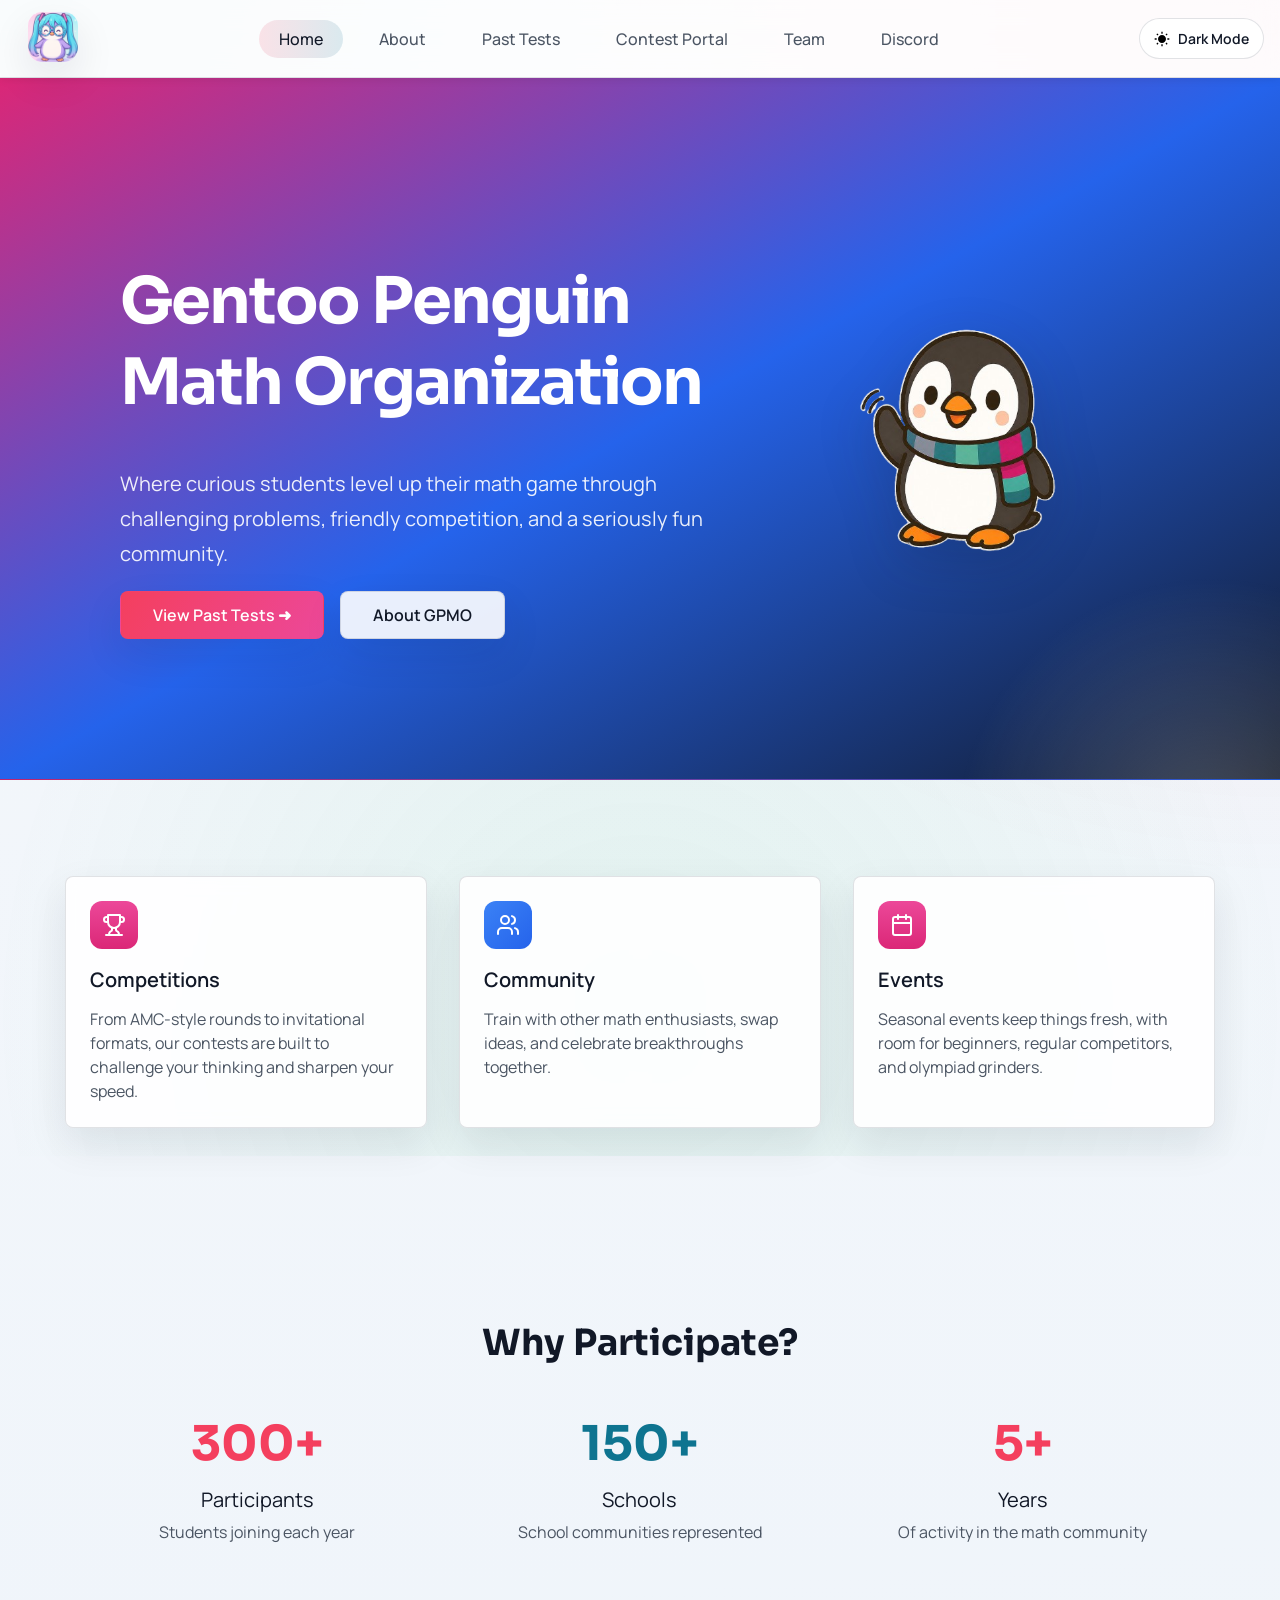
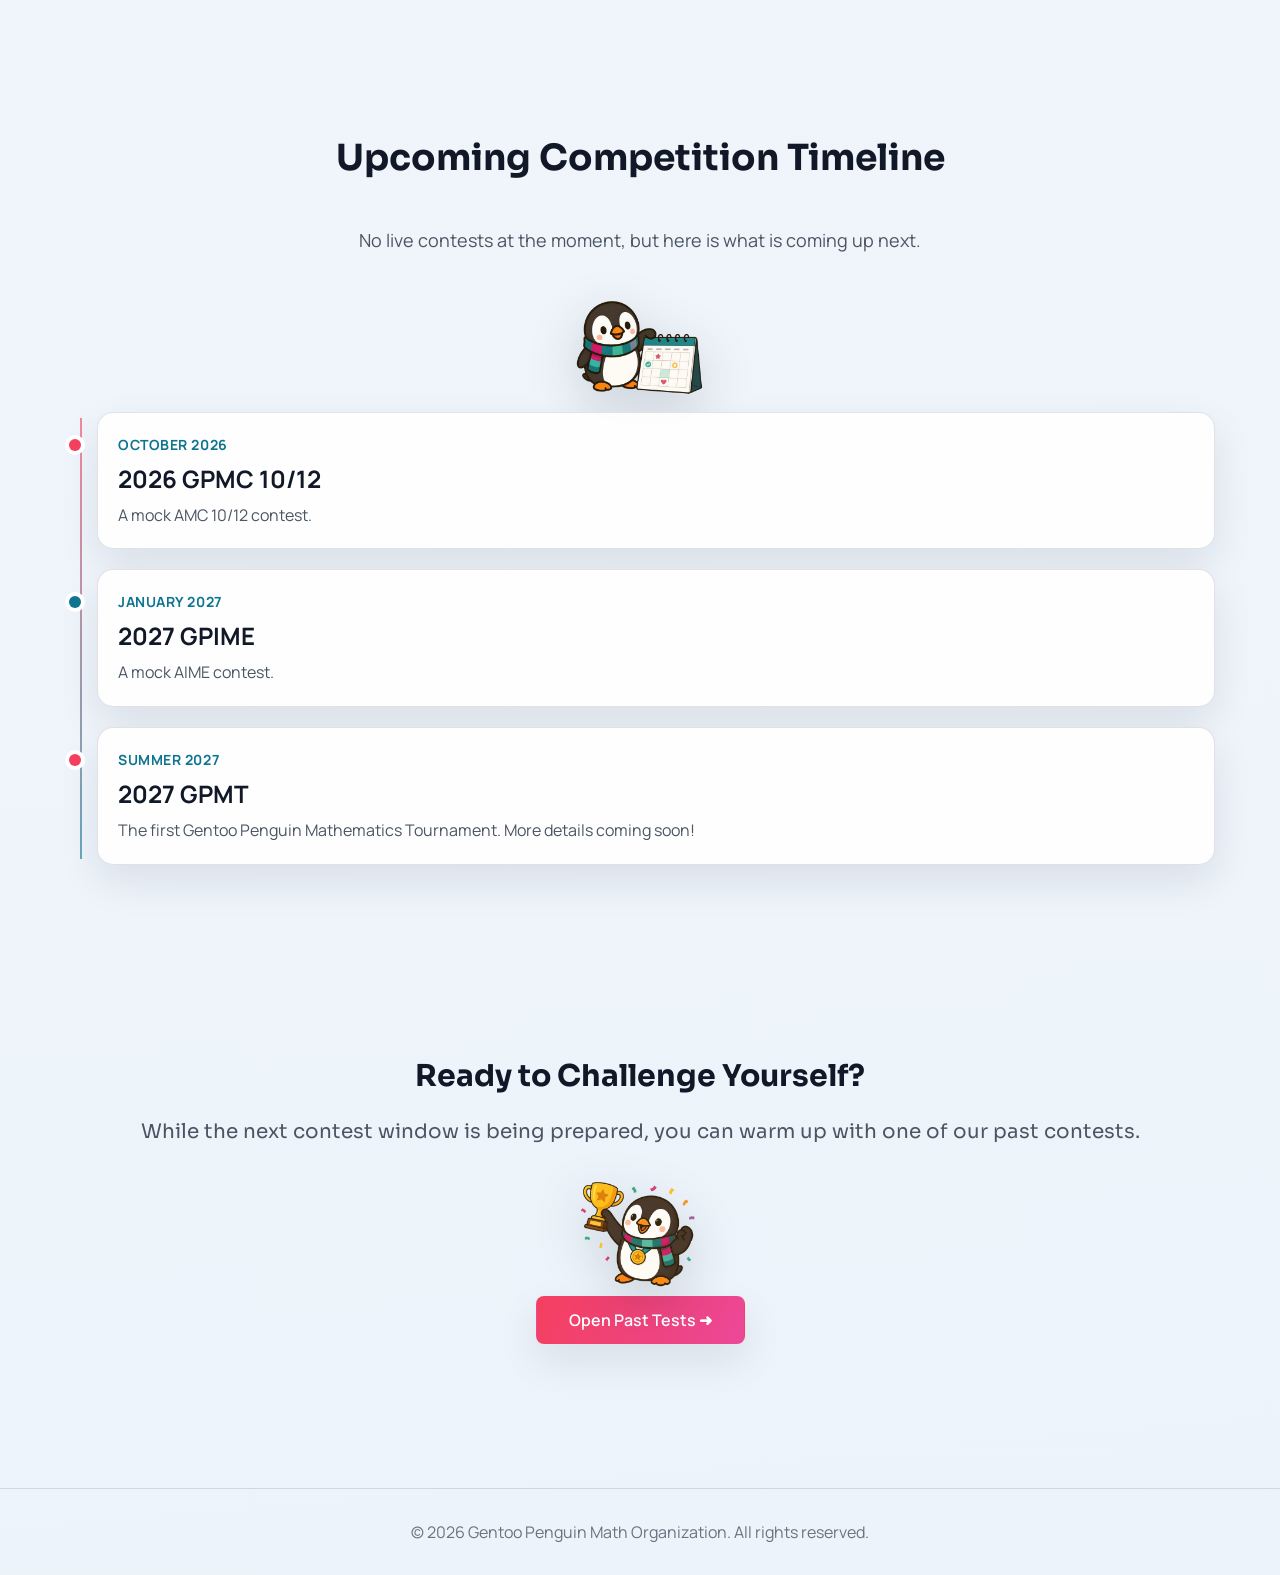
==== index.html @ cd4d7be0 "made the navbar smaller" ====
<!DOCTYPE html>
<html lang="en">
    <head>
        <meta charset="UTF-8">
        <meta name="viewport" content="width=device-width, initial-scale=1.0">
        <meta http-equiv="X-UA-Compatible" content="ie=edge">
        <title>Gentoo Penguin Math Organization ● Home</title>
        <link rel="stylesheet" href="./assets/css/style.css">
    </head>
    <body>
        <main>
            <nav class="nav">
                <p class="fancy-text"><a href="index.html"><img src="./assets/images/penguins/logo.png" alt="GPMO Logo" class="logo"></a></p>
                <ul class="nav-bar">
                    <li><a href="index.html" class="nav-link current-nav-link">Home</a></li>
                    <li><a href="about.html" class="nav-link">About</a></li>
                    <li><a href="past-tests.html" class="nav-link">Past Tests</a></li>
                    <li><a href="contest.html" class="nav-link">Contest Portal</a></li>
                    <li><a href="team.html" class="nav-link">Team</a></li>
                    <li><a href="https://discord.gg/maKuNTpXgc" class="nav-link" target="_blank" rel="noreferrer noopener">Discord</a></li>
                </ul>
                <button class="theme-toggle" type="button" aria-label="Switch color theme" aria-pressed="false">
                    <img src="./assets/images/icons/sun.svg" alt="" aria-hidden="true" class="theme-icon theme-icon-sun">
                    <img src="./assets/images/icons/moon.svg" alt="" aria-hidden="true" class="theme-icon theme-icon-moon" style="filter: invert(100%)">
                    <span class="theme-toggle-text">Dark Mode</span>
                </button>
                <button class="nav-toggle" aria-label="Toggle navigation" aria-expanded="false">
                    <span class="hamburger" aria-hidden="true"></span>
                </button>
            </nav>
            <div class="header-style header-style-1 header-style-home">
                <div class="home-hero-layout">
                    <div class="home-hero-copy">
                        <h1>Gentoo Penguin Math Organization</h1>
                        <p>Where curious students level up their math game through challenging problems, friendly competition, and a seriously fun community.</p>
                        <div class="button-container">
                            <div class="button pink-button">
                                <a href="past-tests.html">View Past Tests ➜</a>
                            </div>
                            <div class="button white-button">
                                <a href="about.html">About GPMO</a>
                            </div>
                        </div>
                    </div>
                    <div class="mascot-showcase mascot-showcase-hero-side">
                        <img src="./assets/images/penguins/noot-hi.png" alt="GPMO mascot waving hello" class="mascot-image mascot-image-hero-side">
                    </div>
                </div>
            </div>
            <div class="background-gray facts-box-container">
                <div class="facts-box facts-box-red">
                    <div class="icon-box-red">
                        <svg xmlns="http://www.w3.org/2000/svg" width="24" height="24" viewBox="0 0 24 24" fill="none" stroke="currentColor" stroke-width="2" stroke-linecap="round" stroke-linejoin="round" class="lucide lucide-trophy text-white"><path d="M6 9H4.5a2.5 2.5 0 0 1 0-5H6"></path><path d="M18 9h1.5a2.5 2.5 0 0 0 0-5H18"></path><path d="M4 22h16"></path><path d="M10 14.66V17c0 .55-.47.98-.97 1.21C7.85 18.75 7 20.24 7 22"></path><path d="M14 14.66V17c0 .55.47.98.97 1.21C16.15 18.75 17 20.24 17 22"></path><path d="M18 2H6v7a6 6 0 0 0 12 0V2Z"></path></svg>
                    </div>
                    <h3>Competitions</h3>
                    <h4>From AMC-style rounds to invitational formats, our contests are built to challenge your thinking and sharpen your speed.</h4>
                </div>
                <div class="facts-box facts-box-blue">
                    <div class="icon-box-blue">
                        <svg xmlns="http://www.w3.org/2000/svg" width="24" height="24" viewBox="0 0 24 24" fill="none" stroke="currentColor" stroke-width="2" stroke-linecap="round" stroke-linejoin="round" class="lucide lucide-users text-white"><path d="M16 21v-2a4 4 0 0 0-4-4H6a4 4 0 0 0-4 4v2"></path><circle cx="9" cy="7" r="4"></circle><path d="M22 21v-2a4 4 0 0 0-3-3.87"></path><path d="M16 3.13a4 4 0 0 1 0 7.75"></path></svg>
                    </div>
                    <h3>Community</h3>
                    <h4>Train with other math enthusiasts, swap ideas, and celebrate breakthroughs together.</h4>
                </div>
                <div class="facts-box facts-box-red">
                    <div class="icon-box-red">
                        <svg xmlns="http://www.w3.org/2000/svg" width="24" height="24" viewBox="0 0 24 24" fill="none" stroke="currentColor" stroke-width="2" stroke-linecap="round" stroke-linejoin="round" class="lucide lucide-calendar text-white"><path d="M8 2v4"></path><path d="M16 2v4"></path><rect width="18" height="18" x="3" y="4" rx="2"></rect><path d="M3 10h18"></path></svg>
                    </div>
                    <h3>Events</h3>
                    <h4>Seasonal events keep things fresh, with room for beginners, regular competitors, and olympiad grinders.</h4>
                </div>
            </div>
            <div class="statistics">
                <div>
                    <h1 class="design-text">Why Participate?</h1>
                </div>
                <div class="statistics-details">
                    <div class="stat">
                        <h1 class="pink-text">300+</h1>
                        <h3 class="black-text">Participants</h3>
                        <h4 class="gray-text">Students joining each year</h4>
                    </div>
                    <div class="stat">
                        <h1 class="blue-text">150+</h1>
                        <h3 class="black-text">Schools</h3>
                        <h4 class="gray-text">School communities represented</h4>
                    </div>
                    <div class="stat">
                        <h1 class="pink-text">5+</h1>
                        <h3 class="black-text">Years</h3>
                        <h4 class="gray-text">Of activity in the math community</h4>
                    </div>
                </div>
            </div>
            <section class="timeline-section">
                <h1 class="design-text">Upcoming Competition Timeline</h1>
                <p class="timeline-subtitle">No live contests at the moment, but here is what is coming up next.</p>
                <div class="mascot-showcase mascot-showcase-timeline">
                    <img src="./assets/images/penguins/noot-calendar.png" alt="GPMO mascot highlighting upcoming event dates" class="mascot-image mascot-image-medium">
                </div>
                <div class="timeline-list">
                    <article class="timeline-item timeline-item-red">
                        <span class="timeline-date">October 2026</span>
                        <h3>2026 GPMC 10/12</h3>
                        <p>A mock AMC 10/12 contest.</p>
                    </article>
                    <article class="timeline-item timeline-item-blue">
                        <span class="timeline-date">January 2027</span>
                        <h3>2027 GPIME</h3>
                        <p>A mock AIME contest.</p>
                    </article>
                    <article class="timeline-item timeline-item-red">
                        <span class="timeline-date">Summer 2027</span>
                        <h3>2027 GPMT</h3>
                        <p>The first Gentoo Penguin Mathematics Tournament. More details coming soon!</p>
                    </article>
                </div>
            </section>
            <div class="background-gray ready-to-challenge">
                <h1>Ready to Challenge Yourself?</h1>
                <h2>While the next contest window is being prepared, you can warm up with one of our past contests.</h2>
                <div class="mascot-showcase">
                    <img src="./assets/images/penguins/noot-trophy.png" alt="GPMO mascot holding a trophy" class="mascot-image mascot-image-medium">
                </div>
                <div class="button-container">
                    <div class="button pink-button">
                        <a href="past-tests.html">Open Past Tests ➜</a>
                    </div>
                </div>
            </div>
            <footer class="copyright">© 2026 Gentoo Penguin Math Organization. All rights reserved.</footer>
        </main>
        <script src="./assets/js/index.js"></script>
    </body>
</html>
---- assets/css/style.css ----
@import url('https://fonts.googleapis.com/css2?family=Manrope:wght@300;400;500;600;700;800&family=Sora:wght@500;600;700;800&display=swap');

/* ===== DESIGN SYSTEM ===== */
:root {
    /* PRIMARY ACCENT - Pink (Dominant) */
    --primary-50: rgb(254, 240, 245);
    --primary-100: rgb(252, 231, 243);
    --primary-200: rgb(251, 207, 232);
    --primary-300: rgb(249, 168, 212);
    --primary-400: rgb(244, 114, 182);
    --primary-500: rgb(236, 72, 153);
    --primary-600: rgb(219, 39, 119);
    --primary-700: rgb(190, 24, 93);
    
    /* SECONDARY ACCENT - Blue (Supporting) */
    --secondary-50: rgb(240, 249, 255);
    --secondary-100: rgb(219, 234, 254);
    --secondary-200: rgb(191, 219, 254);
    --secondary-300: rgb(147, 197, 253);
    --secondary-400: rgb(96, 165, 250);
    --secondary-500: rgb(59, 130, 246);
    --secondary-600: rgb(37, 99, 235);
    --secondary-700: rgb(29, 78, 216);
    
    /* NEUTRAL - Grays */
    --neutral-0: rgb(255, 255, 255);
    --neutral-50: rgb(249, 250, 251);
    --neutral-100: rgb(243, 244, 246);
    --neutral-200: rgb(229, 231, 235);
    --neutral-300: rgb(209, 213, 219);
    --neutral-400: rgb(156, 163, 175);
    --neutral-500: rgb(107, 114, 128);
    --neutral-600: rgb(75, 85, 99);
    --neutral-700: rgb(55, 65, 81);
    --neutral-800: rgb(31, 41, 55);
    --neutral-900: rgb(17, 24, 39);
    
    /* SEMANTIC COLORS */
    --success: rgb(16, 185, 129);
    --error: rgb(248, 113, 113);
    --warning: rgb(251, 146, 60);
    
    /* TYPOGRAPHY SCALE */
    --text-xs: 12px;
    --text-sm: 14px;
    --text-base: 16px;
    --text-lg: 18px;
    --text-xl: 20px;
    --text-2xl: 24px;
    --text-3xl: 30px;
    --text-4xl: 36px;
    --text-5xl: 48px;
    --text-6xl: 72px;
    
    --font-weight-light: 300;
    --font-weight-normal: 400;
    --font-weight-medium: 500;
    --font-weight-semibold: 600;
    --font-weight-bold: 700;
    
    /* SPACING SCALE */
    --space-0: 0;
    --space-1: 4px;
    --space-2: 8px;
    --space-3: 12px;
    --space-4: 16px;
    --space-5: 20px;
    --space-6: 24px;
    --space-8: 32px;
    --space-10: 40px;
    --space-12: 48px;
    --space-16: 64px;
    --space-20: 80px;
    --space-24: 96px;
    --space-25: 100px;

    /* LAYOUT */
    --layout-max-width: 1150px;
    --layout-gutter: var(--space-4);
    --layout-gutter-mobile: var(--space-3);
    
    /* BORDER RADIUS */
    --radius-none: 0;
    --radius-sm: 4px;
    --radius-md: 8px;
    --radius-lg: 12px;
    --radius-xl: 16px;
    --radius-2xl: 20px;
    --radius-3xl: 24px;
    --radius-full: 9999px;
    
    /* SHADOWS */
    --shadow-none: none;
    --shadow-xs: 0 1px 2px rgba(0, 0, 0, 0.05);
    --shadow-sm: 0 2px 8px rgba(0, 0, 0, 0.08);
    --shadow-md: 0 4px 12px rgba(0, 0, 0, 0.1);
    --shadow-lg: 0 12px 32px rgba(15, 23, 42, 0.05);
    --shadow-xl: 0 15px 45px rgba(15, 23, 42, 0.05);
    --shadow-2xl: 0 30px 70px rgba(15, 23, 42, 0.17);
    
    /* TRANSITIONS */
    --transition-fast: all 0.1s ease-in;
    --transition-normal: all 0.2s ease;
    --transition-slow: all 0.3s ease;
    
    /* FONT FAMILY */
    --font-sans: ui-sans-serif, system-ui, sans-serif, "Apple Color Emoji", "Segoe UI Emoji", "Segoe UI Symbol", "Noto Color Emoji";
}

body {
    font-family: var(--font-sans);
    margin: 0;
    padding: 0;
}

a {
    text-decoration: none;
}

.colored-text {
    background-image: linear-gradient(to right, var(--primary-500), var(--secondary-500));
}

.header-style {
    padding-left: var(--space-4);
    padding-right: var(--space-4);
    padding-top: var(--space-20);
    padding-bottom: var(--space-20);
    text-align: center;
    color: var(--neutral-0);
}

.header-style-1 {
    background-image: linear-gradient(to right bottom, var(--primary-600), var(--secondary-600), var(--neutral-900));
}

.header-style-2 {
    background-image: linear-gradient(to right bottom, var(--primary-600), var(--secondary-600));
}

.header-style-3 {
    background-image: linear-gradient(to right bottom, var(--secondary-600), var(--primary-600));
}

.header-style-4 {
    background-image: linear-gradient(to right bottom, var(--secondary-600), var(--primary-600), var(--neutral-900));
}

@media screen and (max-width: 768px) {
    .header-style > h1{
        font-size: var(--text-5xl);
    }
    .header-style > p {
        font-size: var(--text-lg);
    }

    .home-hero-copy > p {
        font-size: var(--text-lg);
    }
}

@media screen and (min-width: 769px) {
    .header-style > h1{
        font-size: var(--text-6xl);
    }
    .header-style > p {
        font-size: var(--text-xl);
    }

    .home-hero-copy > p {
        font-size: var(--text-xl);
    }
}

.header-style > h1{
    font-weight: var(--font-weight-bold);
    margin-top: 0;
    margin-bottom: var(--space-6);
}

.header-style > p {
    margin-left: auto;
    margin-right: auto;
    max-width: 768px;
}

.button-container {
    display: flex;
    align-items: center;
    justify-content: center;
    column-gap: var(--space-4);
}

.button {
    padding-bottom: var(--space-3);
    padding-left: var(--space-8);
    padding-right: var(--space-8);
    padding-top: var(--space-3);
    border-radius: var(--radius-md);
    font-weight: var(--font-weight-semibold);
    transition: var(--transition-fast);
}

.pink-button {
    background-color: var(--primary-500);
}

.pink-button > a {
    color: var(--neutral-0);
}

.pink-button:hover {
    background-color: var(--primary-600);
}

.white-button {
    background-color: var(--neutral-0);
}

.white-button > a {
    color: var(--neutral-900);
}

.white-button:hover {
    background-color: var(--neutral-500);
}

.nav {
    display: flex;
    align-items: center;
    justify-content: center;
    height: 64px;
    margin-top: 0;
    top: 0;
    background: var(--neutral-0);
    box-shadow: var(--shadow-sm);
    position: sticky;
}

.nav-bar {
    list-style-type: none;
    display: flex;
    justify-content: center;
    align-items: center;
    margin-top: 0;
    margin-bottom: 0;
}

.nav-link {
    color: var(--neutral-700);
    font-weight: var(--font-weight-medium);
    font-size: var(--text-base);
    padding-top: var(--space-2);
    padding-bottom: var(--space-2);
    padding-left: var(--space-3);
    padding-right: var(--space-3);
    margin-left: var(--space-4);
    margin-right: var(--space-4);
    transition: var(--transition-normal);
}

.nav-link:hover {
    color: var(--primary-600);
}

.current-nav-link {
    color: var(--primary-600);
}

.fancy-text {
    background-clip: text;
    background-image: linear-gradient(to right, var(--primary-500), var(--secondary-500));
    font-size: var(--text-2xl);
    font-weight: var(--font-weight-bold);
    color: rgba(0, 0, 0, 0);
    position: absolute;
    left: var(--space-16);
}

.nav-toggle {
    position: absolute;
    right: var(--space-16);
}

.background-gray {
    background-color: var(--neutral-100);
}

.facts-box-container {
    padding: var(--space-16) var(--space-25);
    background-color: var(--neutral-100);

    display: grid;
    grid-template-columns: repeat(auto-fit, minmax(280px, 1fr));
    gap: var(--space-8);
}

.facts-box {
    padding: var(--space-6);
    background-color: var(--neutral-0);
    border-radius: var(--radius-md);
    border-width: 0.8px;
    border-style: solid;
    transition: var(--transition-fast);
    line-height: 1.5;
}

.facts-box > h3 {
    font-size: var(--text-xl);
    font-weight: var(--font-weight-semibold);
    margin-bottom: var(--space-3);
    margin-top: 0;
}

.facts-box > h4 {
    color: var(--neutral-600);
    font-weight: var(--font-weight-normal);
    margin-bottom: 0;
    margin-top: 0;
}

.facts-box-red {
    border-color: var(--primary-200);
}

.facts-box-red:hover {
    border-color: var(--primary-400);
}

.facts-box-blue {
    border-color: var(--secondary-200);
}

.facts-box-blue:hover {
    border-color: var(--secondary-400);
}

.icon-box-red {
    width: 48px;
    height: 48px;
    border-radius: var(--radius-lg);

    background: linear-gradient(
        180deg,
        var(--primary-500) 0%,
        var(--primary-600) 100%
    );

    display: flex;
    align-items: center;
    justify-content: center;
    color: var(--neutral-0);
    margin-bottom: var(--space-4);
}

.icon-box-red svg {
    width: 24px;
    height: 24px;
}

.icon-box-blue {
    width: 48px;
    height: 48px;
    border-radius: var(--radius-lg);

    background: linear-gradient(
        to right bottom,
        var(--secondary-500),
        var(--secondary-600)
    );

    display: flex;
    align-items: center;
    justify-content: center;
    color: var(--neutral-0);
    margin-bottom: var(--space-4);
}

.icon-box-blue svg {
    width: 24px;
    height: 24px;
}

.statistics {
    text-align: center;
    padding: var(--space-16) var(--space-4);
}

.statistics-details {
    display: grid;
    grid-template-columns: repeat(auto-fit, minmax(240px, 1fr));
    gap: var(--space-12);
    max-width: 1100px;
    margin: 0 auto;
    justify-content: center;
}

.design-text {
    color: var(--neutral-900);
    font-size: var(--text-4xl);
    font-weight: var(--font-weight-bold);
    margin-top: 0;
    margin-bottom: var(--space-12);
}

.pink-text {
    margin-top: 0;
    margin-bottom: var(--space-3);
    font-size: var(--text-5xl);
    font-weight: var(--font-weight-bold);
    color: var(--primary-500);
}

.blue-text {
    margin-top: 0;
    margin-bottom: var(--space-3);
    font-size: var(--text-5xl);
    font-weight: var(--font-weight-bold);
    color: var(--secondary-500);
}

.black-text {
    margin-top: 0;
    margin-bottom: var(--space-2);
    font-size: var(--text-xl);
    font-weight: var(--font-weight-normal);
    color: var(--neutral-900);
}

.gray-text {
    margin-top: 0;
    margin-bottom: 0;
    font-size: var(--text-base);
    font-weight: var(--font-weight-normal);
    color: var(--neutral-600);
}

.ready-to-challenge {
    padding: var(--space-16) var(--space-4);
    text-align: center;
}

.ready-to-challenge > h1 {
    font-size: var(--text-3xl);
    font-weight: var(--font-weight-bold);
    color: var(--neutral-900);
    margin-top: 0;
    margin-bottom: var(--space-6);
}

.ready-to-challenge > h2 {
    font-size: var(--text-xl);
    font-weight: var(--font-weight-normal);
    color: var(--neutral-600);
    margin-top: 0;
    margin-bottom: var(--space-8);
}

.copyright {
    text-align: center;
    padding-top: var(--space-8);
    padding-bottom: var(--space-8);
    padding-left: var(--space-4);
    padding-right: var(--space-4);
    color: var(--neutral-400);
    background-color: var(--neutral-900);
}

.about-gpmo {
    background-color: var(--neutral-100);
    padding-top: var(--space-16);
    padding-bottom: var(--space-16);
    padding-left: var(--space-4);
    padding-right: var(--space-4);
}

.our-story {
    max-width: var(--layout-max-width);
    background-color: var(--neutral-0);
    border-color: var(--primary-200);
    border-width: 0.8px;
    border-style: solid;
    border-radius: var(--radius-md);
    padding: var(--space-8);
    margin-left: auto;
    margin-right: auto;
    margin-bottom: var(--space-12);
    transition: var(--transition-fast);
}

.our-story > h1 {
    color: var(--neutral-900);
    font-size: var(--text-3xl);
    font-weight: var(--font-weight-bold);
    margin-top: 0;
    margin-bottom: var(--space-2);
}

.our-story > h3 {
    color: var(--neutral-600);
    font-size: var(--text-lg);
    font-weight: var(--font-weight-light);
    margin-top: var(--space-4);
    margin-bottom: 0;
    line-height: 1.75;
}

.our-story:hover {
    border-color: var(--primary-400);
}

.about-gpmo-container {
    max-width: min(var(--layout-max-width), 100vw);
    margin-left: auto;
    margin-right: auto;
    background-color: transparent;

    display: grid;
    grid-template-columns: repeat(auto-fit, minmax(200px, 1fr));
    gap: 32px;
}

.what-we-offer {
    max-width: var(--layout-max-width);
    background-image: linear-gradient(to right bottom, var(--secondary-100), var(--neutral-100));
    border-color: var(--secondary-200);
    border-width: 0.8px;
    border-style: solid;
    margin-top: var(--space-12);
    border-radius: var(--radius-md);
    padding-top: var(--space-8);
    padding-left: var(--space-8);
    padding-right: var(--space-8);
    padding-bottom: var(--space-4);
    margin-left: auto;
    margin-right: auto;
    margin-bottom: var(--space-12);
    transition: var(--transition-fast);
}

.what-we-offer > h1 {
    color: var(--neutral-900);
    font-size: var(--text-3xl);
    font-weight: var(--font-weight-bold);
    margin-top: 0;
    margin-bottom: var(--space-6);
}

.what-we-offer > ul > li > h3 {
    color: var(--neutral-900);
    font-size: var(--text-xl);
    font-weight: var(--font-weight-semibold);
    margin-top: var(--space-4);
    margin-bottom: var(--space-2);
}

.what-we-offer > ul > li > h4 {
    color: var(--neutral-600);
    font-size: var(--text-base);
    font-weight: var(--font-weight-normal);
    margin-top: 0;
    margin-bottom: var(--space-2);
    line-height: 1.5;
}

.red-bullet::marker {
    color: var(--primary-500);
}

.blue-bullet::marker {
    color: var(--secondary-500);
}

.our-team {
    max-width: var(--layout-max-width);
    background-color: var(--neutral-0);
    border-color: var(--primary-200);
    border-width: 0.8px;
    border-style: solid;
    margin-bottom: var(--space-12);
    border-radius: var(--radius-md);
    padding: var(--space-8);
    margin-left: auto;
    margin-right: auto;
    margin-bottom: 0;
    transition: var(--transition-fast);
}

.our-team > h1 {
    color: var(--neutral-900);
    font-size: var(--text-3xl);
    font-weight: var(--font-weight-bold);
    margin-top: 0;
    margin-bottom: var(--space-2);
}

.our-team > h3 {
    color: var(--neutral-600);
    font-size: var(--text-lg);
    font-weight: var(--font-weight-normal);
    margin-top: var(--space-4);
    margin-bottom: 0;
    line-height: 1.75;
}

.our-team > a {
    color: var(--primary-500);
    font-weight: var(--font-weight-semibold);
    font-size: var(--text-lg);
    text-decoration: none;
}

.our-team:hover {
    border-color: var(--primary-400);
}

.use-resources {
    max-width: var(--layout-max-width);
    background-color: rgba(219, 234, 254, 0.3);
    border-color: rgba(147, 197, 253, 0.3);
    border-width: 0.8px;
    border-style: solid;
    margin-bottom: var(--space-12);
    border-radius: var(--radius-md);
    padding-top: var(--space-8);
    padding-left: var(--space-8);
    padding-right: var(--space-8);
    padding-bottom: var(--space-4);
    margin-left: auto;
    margin-right: auto;
    margin-bottom: var(--space-12);
    transition: var(--transition-fast);
}

.use-resources > h1 {
    color: var(--neutral-900);
    font-size: var(--text-2xl);
    font-weight: var(--font-weight-semibold);
    margin-top: 0;
    margin-bottom: var(--space-3);
    line-height: 2;
}

.use-resources > h3 {
    color: var(--neutral-600);
    font-size: var(--text-base);
    font-weight: var(--font-weight-normal);
    margin-top: 0;
    margin-bottom: var(--space-4);
    line-height: 1.5;
}

.use-resources > ul {
    padding-left: var(--space-5);
}

.use-resources > ul > li {
    color: var(--neutral-600);
    font-size: var(--text-base);
    font-weight: var(--font-weight-normal);
    margin-top: var(--space-2);
    line-height: 1.5;
}

.content-section-past-tests {
    padding-top: var(--space-16);
    padding-bottom: var(--space-16);
    padding-left: var(--space-4);
    padding-right: var(--space-4);
    max-width: var(--layout-max-width);
    margin-left: auto;
    margin-right: auto;
}

.year-competition {
    max-width: var(--layout-max-width);
}

.year-competition > h2 > svg {
    color: var(--primary-500);
}

.year-competition > h2 {
    display: flex;
    align-items: center;
    gap: var(--space-3);
    color: var(--neutral-900);
    font-size: var(--text-3xl);
    font-weight: var(--font-weight-bold);
}

.test-links {
    display: grid;
    grid-template-columns: repeat(3, minmax(0, 1fr));
    gap: var(--space-8);
    justify-content: center;
}

@media screen and (max-width: 1100px) {
    .test-links {
        grid-template-columns: repeat(2, minmax(0, 1fr));
    }
}

@media screen and (max-width: 768px) {
    .test-links {
        grid-template-columns: 1fr;
    }
}

.competition-box {
    background-color: var(--neutral-0);
    border-radius: var(--radius-md);
    padding: var(--space-6);
    border-color: var(--neutral-300);
    border-width: 0.8px;
    border-style: solid;
    transition: var(--transition-fast);
    display: flex;
    flex-direction: column;
}

.competition-box:hover {
    border-color: var(--primary-400);
}

.card-header {
    display: flex;
    align-items: center;
    justify-content: space-between;
    gap: var(--space-4);
}

.left {
    display: flex;
    flex-direction: column;
    gap: var(--space-2);
}

.left > h3 {
    margin-top: 0;
    margin-left: 0;
    margin-right: 0;
    margin-bottom: var(--space-1);
    font-size: var(--text-xl);
    font-weight: var(--font-weight-semibold);
}

.tags {
    display: flex;
    gap: var(--space-2);
}

.tag {
    padding: var(--space-1) var(--space-3);
    border-radius: var(--radius-full);
    font-size: var(--text-sm);
    font-weight: var(--font-weight-normal);
    white-space: nowrap;
}

.tag.pink {
    background-color: var(--primary-100);
    color: var(--primary-700);
}

.tag.blue {
    background-color: var(--secondary-100);
    color: var(--secondary-700);
}

.icon {
    color: var(--neutral-400);
    width: 32px;
    height: 32px;
    transform: translateY(calc(-1 * var(--space-4)));
    flex-shrink: 0;
}

.competition-box > h3 {
    color: var(--neutral-600);
    font-size: var(--text-base);
    font-weight: var(--font-weight-normal);
    line-height: 1.5;
    margin-bottom: var(--space-4);
}

.button-set {
    display: flex;
    align-items: center;
    justify-content: center;
    gap: var(--space-3);
    margin-top: auto;
}

.test-button {
    display: flex;
    align-items: center;
    justify-content: center;
    column-gap: var(--space-2);
    border-radius: var(--radius-md);
    color: var(--neutral-0);
    line-height: 1.5;
    padding-top: var(--space-2);
    padding-bottom: var(--space-2);
    padding-left: var(--space-4);
    padding-right: var(--space-4);
    font-weight: var(--font-weight-medium);
    width: 100%;
}

.test-button-red {
    background-color: var(--primary-500);
}

.test-button-red:hover {
    background-color: var(--primary-600);
}

.test-button-blue {
    background-color: var(--secondary-500);
}

.test-button-blue:hover {
    background-color: var(--secondary-600);
}

.looking-for-more {
    text-align: center;
    margin-top: var(--space-12);
    background-image: linear-gradient(to right bottom, rgba(252, 231, 243, 0.3), rgba(219, 234, 254, 0.3));
    border-color: rgba(249, 168, 212, 0.3);
    border-width: 0.8px;
    border-style: solid;
    padding: var(--space-8);
}

.looking-for-more > h2 {
    font-size: var(--text-2xl);
    font-weight: var(--font-weight-bold);
    margin-top: 0;
    color: var(--neutral-900);
    margin-bottom: var(--space-3);
}

.looking-for-more > h3 {
    font-size: var(--text-base);
    font-weight: var(--font-weight-normal);
    margin-top: 0;
    margin-bottom: var(--space-6);
    line-height: 1.5;
    color: var(--neutral-600);
}

.looking-for-more > h4 {
    font-size: var(--text-sm);
    font-weight: var(--font-weight-normal);
    margin-top: 0;
    margin-bottom: 0;
    color: var(--neutral-500);
}

.looking-for-more > h4 > a {
    color: var(--primary-400);
    text-decoration: none;
}

.card-container {
    display: grid;
    gap: var(--space-6);
    grid-template-columns: repeat(3, 1fr);
    max-width: 1350px;
    margin-left: auto;
    margin-right: auto;
    padding: var(--space-4);
}

@media screen and (max-width: 900px) {
    .card-container {
        grid-template-columns: repeat(2, 1fr);
    }
}

@media screen and (max-width: 600px) {
    .card-container {
        grid-template-columns: 1fr;
    }
}

.card {
    background-color: var(--neutral-0);
    padding: var(--space-4);
    border-radius: var(--radius-md);
    text-align: center;
    transition: var(--transition-normal);
}

.card-image-red {
    border-radius: var(--radius-full);
    border-color: var(--primary-500);
    border-width: 4px;
    border-style: solid;
    width: 128px;
    height: 128px;
}

.card-image-blue {
    border-radius: var(--radius-full);
    border-color: var(--secondary-500);
    border-width: 4px;
    border-style: solid;
    width: 128px;
    height: 128px;
}

.card > p {
    font-size: var(--text-base);
    color: var(--neutral-600);
    line-height: 1.5;
}

.nav-toggle {
    display: none;
    background: none;
    border: none;
    cursor: pointer;
    width: 40px;
    height: 40px;
    align-items: center;
    justify-content: center;
    padding: var(--space-2);
}

.hamburger {
    display: block;
    position: relative;
    width: 22px;
    height: 2px;
    background: var(--neutral-700);
    transition: transform 0.3s ease, background 0.3s ease;
}
.hamburger::before,
.hamburger::after {
    content: "";
    position: absolute;
    left: 0;
    width: 22px;
    height: 2px;
    background: var(--neutral-700);
    transition: transform 0.3s ease, top 0.3s ease, opacity 0.2s ease;
}
.hamburger::before { top: -7px; }
.hamburger::after { top: 7px; }

.nav.open .hamburger { background: transparent; }
.nav.open .hamburger::before { transform: rotate(45deg) translate(3px, 3px); top: 0; }
.nav.open .hamburger::after { transform: rotate(-45deg) translate(3px, -3px); top: 0; }

@media screen and (max-width: 700px) {
    .nav { padding: 0 var(--space-4); height: 56px; }
    .nav-bar {
        display: none;
        position: absolute;
        top: 56px;
        left: 0;
        right: 0;
        background: var(--neutral-0);
        flex-direction: column;
        align-items: flex-start;
        padding: var(--space-2) var(--space-4);
        gap: var(--space-1);
        box-shadow: 0 8px 20px rgba(0,0,0,0.08);
        z-index: 40;
    }
    .nav-bar.open { display: flex; }
    .nav-link {
        margin: 0;
        padding: var(--space-2) var(--space-2);
        width: 100%;
    }
    .nav-toggle { display: flex; }
    .fancy-text { font-size: var(--text-xl); }
}

.logo {
    width: 48px;
    height: 48px;
    border-radius: var(--radius-sm);
    margin-top: var(--space-1);
    transition: filter 0.2s;
}

.logo:hover {
    filter: drop-shadow(0 0 5px rgba(236, 72, 153, 0.7)) drop-shadow(0 0 5px rgba(59, 130, 246, 0.7));
}

.contest-box-container {
    padding: var(--space-16) var(--space-25);

    text-align: center;
}

.contest-box-container > h1 {
    color: var(--primary-500);
}

.contest-box-container > p {
    font-style: italic;
}

.contest-table {
    border-style: solid;
    border-width: 10px;
    border-color: black;
}

.past-contests-grid {
    display: grid;
    grid-template-columns: repeat(auto-fit, minmax(240px, 1fr));
    gap: var(--space-5);
    margin-top: var(--space-6);
}

.contest-card {
    background-color: var(--neutral-0);
    border-radius: var(--radius-2xl);
    border: 1px solid var(--neutral-300);
    padding: var(--space-5);
    text-align: left;
    box-shadow: var(--shadow-lg);
    display: flex;
    flex-direction: column;
}

.contest-card-header {
    display: flex;
    justify-content: space-between;
    gap: var(--space-3);
    align-items: baseline;
    margin-bottom: var(--space-2);
}

.contest-card-title {
    display: block;
    font-size: var(--text-lg);
    font-weight: var(--font-weight-bold);
    color: var(--neutral-900);
}

.contest-card-date {
    color: var(--neutral-500);
    font-size: var(--text-sm);
}

.contest-card-subtitle {
    margin: 0;
    color: var(--neutral-600);
    font-size: 15px;
    margin-bottom: var(--space-4);
    line-height: 1.6;
}

.contest-card-link,
.contest-card-missing {
    display: inline-flex;
    align-items: center;
    font-weight: var(--font-weight-semibold);
    font-size: var(--text-sm);
}

.contest-card > .contest-card-link,
.contest-card > .contest-card-missing {
    margin-top: auto;
}

.contest-card-link {
    color: var(--secondary-600);
}

.contest-card-link:hover {
    text-decoration: underline;
}

.contest-card-missing {
    color: var(--neutral-500);
}

@media screen and (max-width: 720px) {
    .contest-box-container {
        padding: var(--space-12) var(--space-6);
    }
}

.contest-submission {
    padding: var(--space-10) var(--space-4) var(--space-16);
    max-width: 1320px;
    margin-left: auto;
    margin-right: auto;
}

.contest-submission-grid {
    display: grid;
    grid-template-columns: minmax(300px, 1.05fr) minmax(280px, 0.95fr);
    gap: var(--space-8);
    align-items: start;
}

.contest-form-card,
.preview-card {
    background-color: var(--neutral-0);
    border-radius: var(--radius-3xl);
    border: 1px solid var(--neutral-200);
    padding: var(--space-8);
    box-shadow: var(--shadow-2xl);
}

.form-label {
    display: block;
    margin-bottom: var(--space-2);
    font-size: 15px;
    font-weight: var(--font-weight-semibold);
    color: var(--neutral-800);
}

.select-field,
.text-field,
.text-area {
    width: 100%;
    border: 1px solid var(--neutral-300);
    border-radius: var(--radius-lg);
    padding: var(--space-3) var(--space-4);
    font-size: 15px;
    color: var(--neutral-900);
    background: var(--neutral-0);
    margin-bottom: var(--space-5);
    box-sizing: border-box;
}

.select-field:focus,
.text-field:focus,
.text-area:focus {
    outline: none;
    border-color: var(--secondary-400);
    box-shadow: 0 0 0 4px rgba(59, 130, 246, 0.12);
}

.contest-meta {
    display: grid;
    gap: var(--space-3);
    margin-bottom: var(--space-6);
}

.contest-meta-row {
    display: flex;
    justify-content: space-between;
    gap: var(--space-4);
    padding: var(--space-3) var(--space-4);
    background-color: var(--neutral-50);
    border-radius: var(--radius-lg);
    font-size: 15px;
    color: var(--neutral-700);
}

.contest-preview-details {
    margin-bottom: var(--space-5);
}

.contest-preview-details p {
    margin: 0;
    color: var(--neutral-600);
    line-height: 1.7;
}

.preview-note {
    color: var(--neutral-500);
}

.contest-status {
    margin-top: var(--space-3);
    font-weight: var(--font-weight-bold);
}

.status-active {
    color: var(--success);
}

.status-inactive {
    color: var(--error);
}

.pdf-preview {
    border-radius: var(--radius-xl);
    overflow: hidden;
    background-color: var(--neutral-200);
    min-height: 320px;
}

.pdf-preview iframe {
    width: 100%;
    min-height: 360px;
    border: none;
}

.pdf-link-row {
    margin-top: var(--space-4);
}

.pdf-link-row a {
    color: var(--secondary-600);
    font-weight: var(--font-weight-semibold);
}

.question-list {
    display: grid;
    gap: var(--space-5);
    margin-top: var(--space-5);
}

.question-block {
    background-color: var(--neutral-50);
    border-radius: var(--radius-lg);
    padding: var(--space-4);
    border: 1px solid var(--neutral-200);
}

.submit-controls {
    margin-top: var(--space-5);
}

.question-label {
    display: block;
    margin-bottom: var(--space-2);
    font-weight: var(--font-weight-semibold);
    color: var(--neutral-900);
}

.hidden {
    display: none !important;
}

.timer-row {
    display: flex;
    justify-content: space-between;
    align-items: center;
    gap: var(--space-3);
    margin-bottom: var(--space-4);
    padding: var(--space-3) var(--space-4);
    border-radius: var(--radius-lg);
    background-color: var(--neutral-50);
    font-size: 15px;
    color: var(--neutral-800);
}

.timer-row strong {
    font-size: var(--text-lg);
    color: var(--neutral-900);
}

.modal-overlay {
    position: fixed;
    inset: 0;
    display: flex;
    align-items: center;
    justify-content: center;
    padding: var(--space-6);
    background: rgba(15, 23, 42, 0.55);
    z-index: 50;
}

.modal-card {
    width: min(560px, 100%);
    background: var(--neutral-0);
    border-radius: var(--radius-3xl);
    padding: var(--space-8);
    box-shadow: var(--shadow-2xl);
    text-align: left;
}

.modal-card h3 {
    margin-top: 0;
    margin-bottom: var(--space-3);
    font-size: var(--text-2xl);
    color: var(--neutral-900);
}

.modal-card p {
    margin: 0;
    color: var(--neutral-600);
    font-size: var(--text-base);
    line-height: 1.8;
}

.modal-actions {
    display: flex;
    justify-content: flex-end;
    gap: var(--space-3);
    margin-top: var(--space-6);
}

.disqualified-card {
    border: 1px solid var(--error);
}

@media screen and (max-width: 980px) {
    .contest-submission-grid {
        grid-template-columns: 1fr;
    }

    .pdf-preview iframe {
        min-height: 280px;
    }
}

@media screen and (max-width: 640px) {
    .contest-submission {
        padding-top: var(--space-6);
    }

    .contest-form-card,
    .preview-card {
        padding: var(--space-5);
    }

    .select-field,
    .text-field,
    .text-area {
        padding: var(--space-3) var(--space-3);
    }
}

/* ===== MODERN REFRESH (SITEWIDE) ===== */
:root {
    --font-sans: 'Manrope', 'Trebuchet MS', sans-serif;
    --font-display: 'Sora', 'Trebuchet MS', sans-serif;

    --page-bg: rgb(244, 247, 251);
    --page-bg-alt: rgb(236, 243, 250);
    --surface-1: rgba(255, 255, 255, 0.9);
    --surface-2: rgb(255, 255, 255);
    --surface-glass: rgba(255, 255, 255, 0.86);
    --text-strong: rgb(17, 24, 39);
    --text-soft: rgb(75, 85, 99);
    --text-muted: rgb(107, 114, 128);
    --line: rgba(15, 23, 42, 0.12);
    --line-strong: rgba(15, 23, 42, 0.22);

    --accent-warm: rgb(244, 63, 94);
    --accent-cool: rgb(14, 116, 144);
    --accent-warm-soft: rgba(244, 63, 94, 0.14);
    --accent-cool-soft: rgba(14, 116, 144, 0.14);

    --glow: 0 16px 40px rgba(15, 23, 42, 0.09);
    --glow-heavy: 0 24px 56px rgba(15, 23, 42, 0.16);
}

[data-theme='dark'] {
    --page-bg: rgb(7, 13, 24);
    --page-bg-alt: rgb(18, 29, 48);
    --surface-1: rgba(18, 29, 49, 0.82);
    --surface-2: rgb(31, 48, 76);
    --surface-glass: rgba(8, 15, 27, 0.78);
    --text-strong: rgb(237, 243, 255);
    --text-soft: rgb(198, 210, 233);
    --text-muted: rgb(157, 173, 201);
    --line: rgba(156, 175, 211, 0.3);
    --line-strong: rgba(180, 201, 236, 0.48);

    --accent-warm: rgb(251, 113, 133);
    --accent-cool: rgb(56, 189, 248);
    --accent-warm-soft: rgba(251, 113, 133, 0.2);
    --accent-cool-soft: rgba(56, 189, 248, 0.2);

    --glow: 0 18px 42px rgba(2, 6, 23, 0.6);
    --glow-heavy: 0 26px 64px rgba(2, 6, 23, 0.7);
}

body {
    position: relative;
    color: var(--text-strong);
    background: linear-gradient(175deg, var(--page-bg) 0%, var(--page-bg-alt) 100%);
    overflow-x: hidden;
}

body::before {
    content: '';
    position: fixed;
    inset: -20vmax;
    background:
        radial-gradient(circle at 15% 15%, var(--accent-cool-soft), transparent 40%),
        radial-gradient(circle at 85% 20%, var(--accent-warm-soft), transparent 45%),
        radial-gradient(circle at 50% 90%, rgba(34, 197, 94, 0.08), transparent 42%);
    pointer-events: none;
    z-index: -1;
}

[data-theme='dark'] body::before {
    background:
        radial-gradient(circle at 8% 18%, rgba(56, 189, 248, 0.2), transparent 40%),
        radial-gradient(circle at 88% 22%, rgba(251, 113, 133, 0.18), transparent 46%),
        radial-gradient(circle at 50% 94%, rgba(34, 197, 94, 0.14), transparent 42%);
}

main {
    min-height: 100vh;
}

h1,
h2,
.design-text,
.contest-card-title {
    font-family: var(--font-display);
}

h3,
h4 {
    font-family: var(--font-sans);
}

p,
li,
a,
label,
input,
select,
textarea,
button {
    font-family: var(--font-sans);
}

.nav {
    z-index: 40;
    height: auto;
    padding: var(--space-2) var(--layout-gutter);
    justify-content: space-between;
    gap: var(--space-6);
    background: var(--surface-glass);
    border-bottom: 1px solid var(--line);
    backdrop-filter: blur(14px);
}

.fancy-text {
    position: static;
    margin: 0 0 0 var(--space-3);
    display: flex;
    align-items: center;
}

.nav-bar {
    flex: 1;
    justify-content: center;
    gap: var(--space-4);
    padding: 0;
}

.nav-link {
    margin: 0;
    border-radius: var(--radius-full);
    color: var(--text-soft);
    padding: var(--space-2) var(--space-5);
}

.nav-link:hover,
.current-nav-link {
    color: var(--text-strong);
    background: linear-gradient(90deg, var(--accent-warm-soft), var(--accent-cool-soft));
}

.theme-toggle {
    display: inline-flex;
    align-items: center;
    gap: var(--space-2);
    border: 1px solid var(--line);
    border-radius: var(--radius-full);
    padding: 10px 14px;
    font-size: var(--text-sm);
    font-weight: var(--font-weight-semibold);
    color: var(--text-strong);
    background: var(--surface-1);
    cursor: pointer;
    transition: var(--transition-normal);
}

.theme-toggle:hover {
    border-color: var(--line-strong);
    transform: translateY(-1px);
}

.theme-icon {
    width: 16px;
    height: 16px;
    display: block;
}

.theme-icon-moon {
    display: none;
}

[data-theme='dark'] .theme-icon-sun {
    display: none;
}

[data-theme='dark'] .theme-icon-moon {
    display: block;
}

.nav-toggle {
    position: static;
}

.logo {
    border-radius: 14px;
    width: 50px;
    height: 50px;
    box-shadow: var(--glow);
}

.header-style {
    position: relative;
    overflow: hidden;
    padding: clamp(72px, 13vw, 140px) var(--space-6);
    border-bottom: 1px solid var(--line);
}

.header-style::after {
    content: '';
    position: absolute;
    inset: auto -15% -45% auto;
    width: min(520px, 60vw);
    height: min(520px, 60vw);
    border-radius: var(--radius-full);
    background: radial-gradient(circle, rgba(255, 255, 255, 0.22), transparent 70%);
    pointer-events: none;
}

.header-style > h1 {
    font-size: clamp(1.95rem, 5.8vw, 4rem);
    letter-spacing: -0.03em;
}

.home-hero-copy > h1 {
    font-size: clamp(1.95rem, 5.8vw, 4rem);
    letter-spacing: -0.03em;
}

.header-style > p {
    max-width: 760px;
    line-height: 1.75;
    color: rgba(255, 255, 255, 0.9);
}

.home-hero-copy > p {
    max-width: 760px;
    line-height: 1.75;
    color: rgba(255, 255, 255, 0.9);
}

.header-style-home {
    text-align: left;
}

.home-hero-layout {
    max-width: 1040px;
    margin: 0 auto;
    display: grid;
    grid-template-columns: minmax(0, 1fr) auto;
    align-items: center;
    gap: var(--space-8);
}

.home-hero-copy .button-container {
    justify-content: flex-start;
}

.mascot-showcase-hero-side {
    margin-top: 0;
}

.mascot-image-hero-side {
    max-width: min(405px, 40vw);
}

.button,
.test-button,
.contest-card-link,
.primary-button {
    transition: var(--transition-normal);
}

.button {
    display: inline-flex;
    align-items: center;
    justify-content: center;
    border: 1px solid transparent;
    box-shadow: var(--glow);
}

.button > a,
.test-button {
    font-weight: var(--font-weight-semibold);
}

.pink-button {
    background: linear-gradient(120deg, var(--accent-warm), var(--primary-500));
}

.pink-button:hover {
    transform: translateY(-2px);
    box-shadow: var(--glow-heavy);
}

.white-button {
    background: var(--surface-1);
    border-color: var(--line);
}

.white-button > a {
    color: var(--text-strong);
}

.background-gray {
    background: transparent;
}

.facts-box-container,
.statistics,
.ready-to-challenge,
.about-gpmo,
.content-section-past-tests,
.contest-box-container,
.card-container,
.contest-submission,
.timeline-section {
    max-width: var(--layout-max-width);
    margin-left: auto;
    margin-right: auto;
    padding-left: var(--layout-gutter);
    padding-right: var(--layout-gutter);
}

.facts-box-container,
.contest-box-container,
.statistics,
.about-gpmo,
.content-section-past-tests,
.ready-to-challenge,
.timeline-section {
    padding-top: clamp(56px, 8vw, 96px);
    padding-bottom: clamp(56px, 8vw, 96px);
}

.timeline-section {
    text-align: center;
}

.timeline-subtitle {
    max-width: 700px;
    margin: 0 auto var(--space-10);
    color: var(--text-soft);
    font-size: var(--text-lg);
}

.timeline-list {
    position: relative;
    display: grid;
    gap: var(--space-5);
    text-align: left;
}

.timeline-list::before {
    content: '';
    position: absolute;
    left: 15px;
    top: 6px;
    bottom: 6px;
    width: 2px;
    background: linear-gradient(var(--accent-warm), var(--accent-cool));
    opacity: 0.6;
}

.timeline-item {
    position: relative;
    margin-left: var(--space-8);
    padding: var(--space-5);
    border-radius: var(--radius-xl);
    background: var(--surface-1);
    border: 1px solid var(--line);
    box-shadow: var(--glow);
    transition: var(--transition-normal);
}

.timeline-item:hover {
    transform: translateY(-4px);
}

.timeline-item::before {
    content: '';
    position: absolute;
    left: -29px;
    top: 26px;
    width: 12px;
    height: 12px;
    border-radius: var(--radius-full);
    background: var(--accent-warm);
    box-shadow: 0 0 0 4px var(--surface-2);
}

.timeline-item:nth-child(2)::before {
    background: var(--accent-cool);
}

.timeline-item-red:hover {
    border-color: var(--primary-400);
}

.timeline-item-blue:hover {
    border-color: var(--secondary-400);
}

.timeline-date {
    display: inline-flex;
    font-size: var(--text-sm);
    font-weight: var(--font-weight-bold);
    letter-spacing: 0.04em;
    text-transform: uppercase;
    color: var(--accent-cool);
    margin-bottom: var(--space-2);
}

.timeline-item h3 {
    margin: 0 0 var(--space-2);
    color: var(--text-strong);
    font-size: var(--text-2xl);
}

.timeline-item p {
    margin: 0;
    color: var(--text-soft);
    font-size: var(--text-base);
    line-height: 1.6;
}

.mascot-showcase {
    display: flex;
    justify-content: center;
    align-items: center;
    margin-top: var(--space-6);
}

.mascot-showcase-hero {
    margin-top: var(--space-8);
}

.mascot-showcase-story,
.mascot-showcase-team,
.mascot-showcase-preview,
.mascot-showcase-timeline {
    margin-top: var(--space-5);
}

.mascot-image {
    display: block;
    width: auto;
    height: auto;
    object-fit: contain;
    filter: drop-shadow(0 16px 26px rgba(15, 23, 42, 0.16));
}

.mascot-image-large {
    max-width: min(220px, 42vw);
}

.mascot-image-medium {
    max-width: min(180px, 34vw);
}

.mascot-image-small {
    max-width: min(140px, 28vw);
}

[data-theme='dark'] .mascot-image {
    filter: drop-shadow(0 18px 32px rgba(2, 6, 23, 0.5));
}

.facts-box,
.our-story,
.what-we-offer,
.our-team,
.use-resources,
.competition-box,
.card,
.contest-card,
.contest-form-card,
.preview-card,
.looking-for-more,
.contest-meta-row,
.question-block,
.modal-card {
    background: var(--surface-1);
    border: 1px solid var(--line);
    box-shadow: var(--glow);
    backdrop-filter: blur(8px);
}

.facts-box:hover,
.competition-box:hover,
.card:hover,
.contest-card:hover {
    transform: translateY(-4px);
}

.competition-box:hover,
.card:hover,
.contest-card:hover {
    border-color: var(--line-strong);
}

.facts-box-red:hover {
    border-color: var(--primary-400);
}

.facts-box-blue:hover {
    border-color: var(--secondary-400);
}

.design-text,
.ready-to-challenge > h1,
.our-story > h1,
.what-we-offer > h1,
.what-we-offer > ul > li > h3,
.our-team > h1,
.use-resources > h1,
.year-competition > h2,
.looking-for-more > h2,
.contest-box-container > h1,
.black-text,
.facts-box > h3,
.left > h3,
.contest-card-title,
.form-label,
.question-label,
.modal-card h3,
.timer-row,
.timer-row strong {
    color: var(--text-strong);
}

.gray-text,
.facts-box > h4,
.our-story > h3,
.what-we-offer > ul > li > h4,
.our-team > h3,
.use-resources > h3,
.use-resources > ul > li,
.competition-box > h3,
.contest-card-subtitle,
.looking-for-more > h3,
.looking-for-more > h4,
.contest-meta-row,
.contest-preview-details p,
.question-list,
.card > p,
.contest-box-container > p {
    color: var(--text-soft);
    font-weight: var(--font-weight-normal);
}

[data-theme='dark'] .facts-box,
[data-theme='dark'] .our-story,
[data-theme='dark'] .what-we-offer,
[data-theme='dark'] .our-team,
[data-theme='dark'] .use-resources,
[data-theme='dark'] .competition-box,
[data-theme='dark'] .card,
[data-theme='dark'] .contest-card,
[data-theme='dark'] .contest-form-card,
[data-theme='dark'] .preview-card,
[data-theme='dark'] .looking-for-more,
[data-theme='dark'] .contest-meta-row,
[data-theme='dark'] .question-block,
[data-theme='dark'] .modal-card,
[data-theme='dark'] .timeline-item {
    background: linear-gradient(165deg, rgba(28, 44, 71, 0.92), rgba(18, 29, 49, 0.88));
}

.year-competition > h2 > svg,
.pink-text,
.contest-box-container > h1,
.our-team > a,
.looking-for-more > h4 > a {
    color: var(--accent-warm);
}

.blue-text,
.contest-card-link,
.pdf-link-row a {
    color: var(--accent-cool);
}

.contest-card {
    border-radius: var(--radius-2xl);
}

.card {
    text-align: left;
    border-radius: var(--radius-xl);
}

.card > h1 {
    margin-top: var(--space-4);
    margin-bottom: var(--space-3);
    color: var(--text-strong);
}

.card-image-blue,
.card-image-red {
    box-shadow: var(--glow);
}

.contest-box-container > p {
    font-size: var(--text-lg);
}

.select-field,
.text-field,
.text-area {
    color: var(--text-strong);
    background: var(--surface-2);
    border-color: var(--line);
}

.select-field::placeholder,
.text-field::placeholder,
.text-area::placeholder {
    color: var(--text-muted);
}

.pdf-preview {
    border: 1px solid var(--line);
    background: var(--surface-2);
}

.contest-meta-row,
.question-block,
.timer-row {
    background: var(--surface-2);
}

.copyright {
    margin-top: var(--space-12);
    background: transparent;
    color: var(--text-muted);
    border-top: 1px solid var(--line);
}

.modal-overlay {
    background: rgba(2, 6, 23, 0.66);
}

@keyframes riseIn {
    from {
        opacity: 0;
        transform: translateY(16px);
    }
    to {
        opacity: 1;
        transform: translateY(0);
    }
}

.header-style > * {
    animation: riseIn 620ms ease both;
}

.header-style > :nth-child(2) {
    animation-delay: 90ms;
}

.header-style .button-container {
    animation: riseIn 620ms ease 150ms both;
}

@media screen and (max-width: 700px) {
    .nav {
        min-height: 64px;
        padding: var(--space-2) var(--layout-gutter-mobile);
        gap: var(--space-2);
    }

    .theme-toggle {
        margin-left: auto;
        padding: 8px 12px;
    }

    .nav-bar {
        top: 64px;
        order: 5;
        gap: var(--space-1);
        background: var(--surface-glass);
        border-bottom: 1px solid var(--line);
        backdrop-filter: blur(12px);
    }

    .nav-link {
        border-radius: var(--radius-md);
    }

    .header-style-home {
        text-align: center;
    }

    .home-hero-layout {
        grid-template-columns: 1fr;
        gap: var(--space-4);
    }

    .home-hero-copy .button-container {
        justify-content: center;
    }

    .mascot-showcase-hero-side {
        margin-top: var(--space-2);
    }

    .mascot-image-hero-side {
        max-width: min(255px, 64vw);
    }
}

@media screen and (max-width: 620px) {
    .facts-box-container,
    .statistics,
    .ready-to-challenge,
    .about-gpmo,
    .content-section-past-tests,
    .contest-box-container,
    .card-container,
    .contest-submission,
    .timeline-section {
        padding-left: var(--layout-gutter-mobile);
        padding-right: var(--layout-gutter-mobile);
    }

    .timeline-item {
        margin-left: var(--space-6);
    }

    .timeline-item::before {
        left: -25px;
    }

    .button-container,
    .button-set,
    .modal-actions {
        flex-direction: column;
        align-items: stretch;
    }

    .button,
    .test-button {
        width: 100%;
    }
}

@media (prefers-reduced-motion: reduce) {
    *,
    *::before,
    *::after {
        animation: none !important;
        transition: none !important;
    }
}
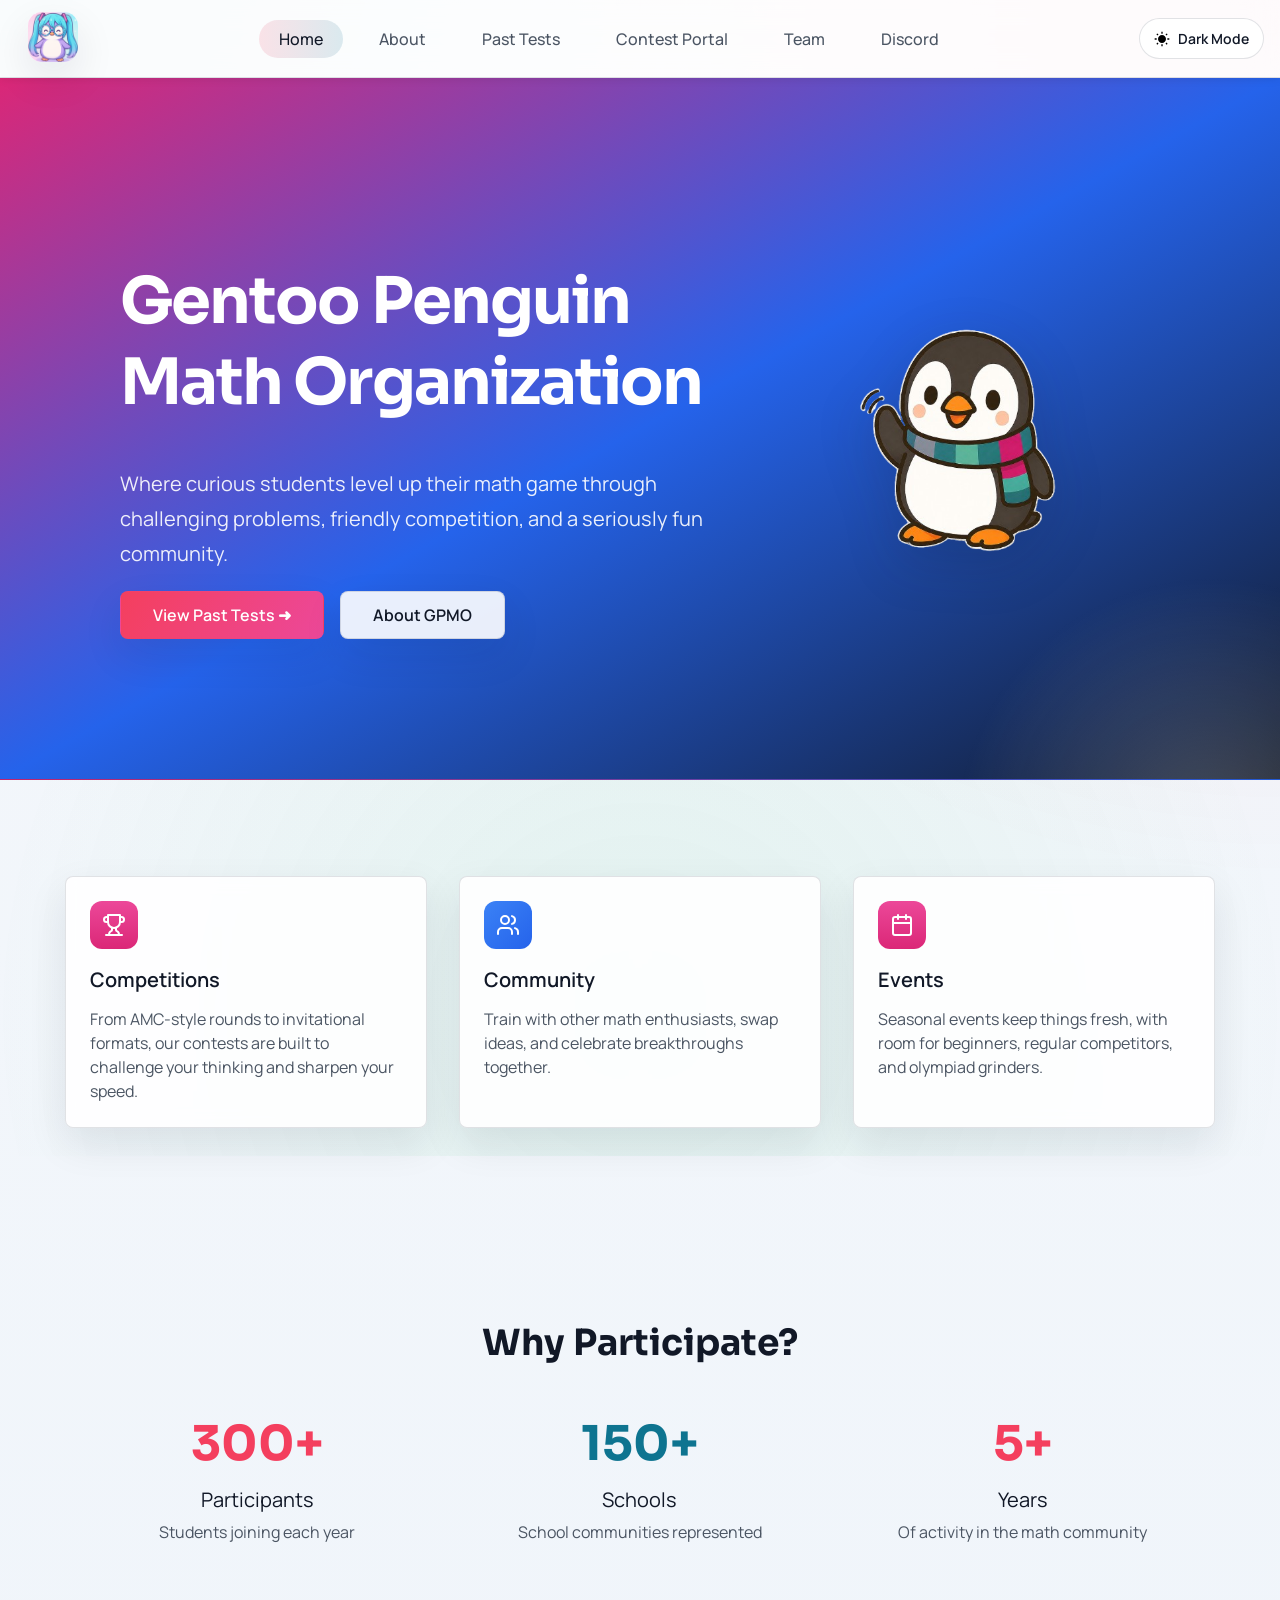
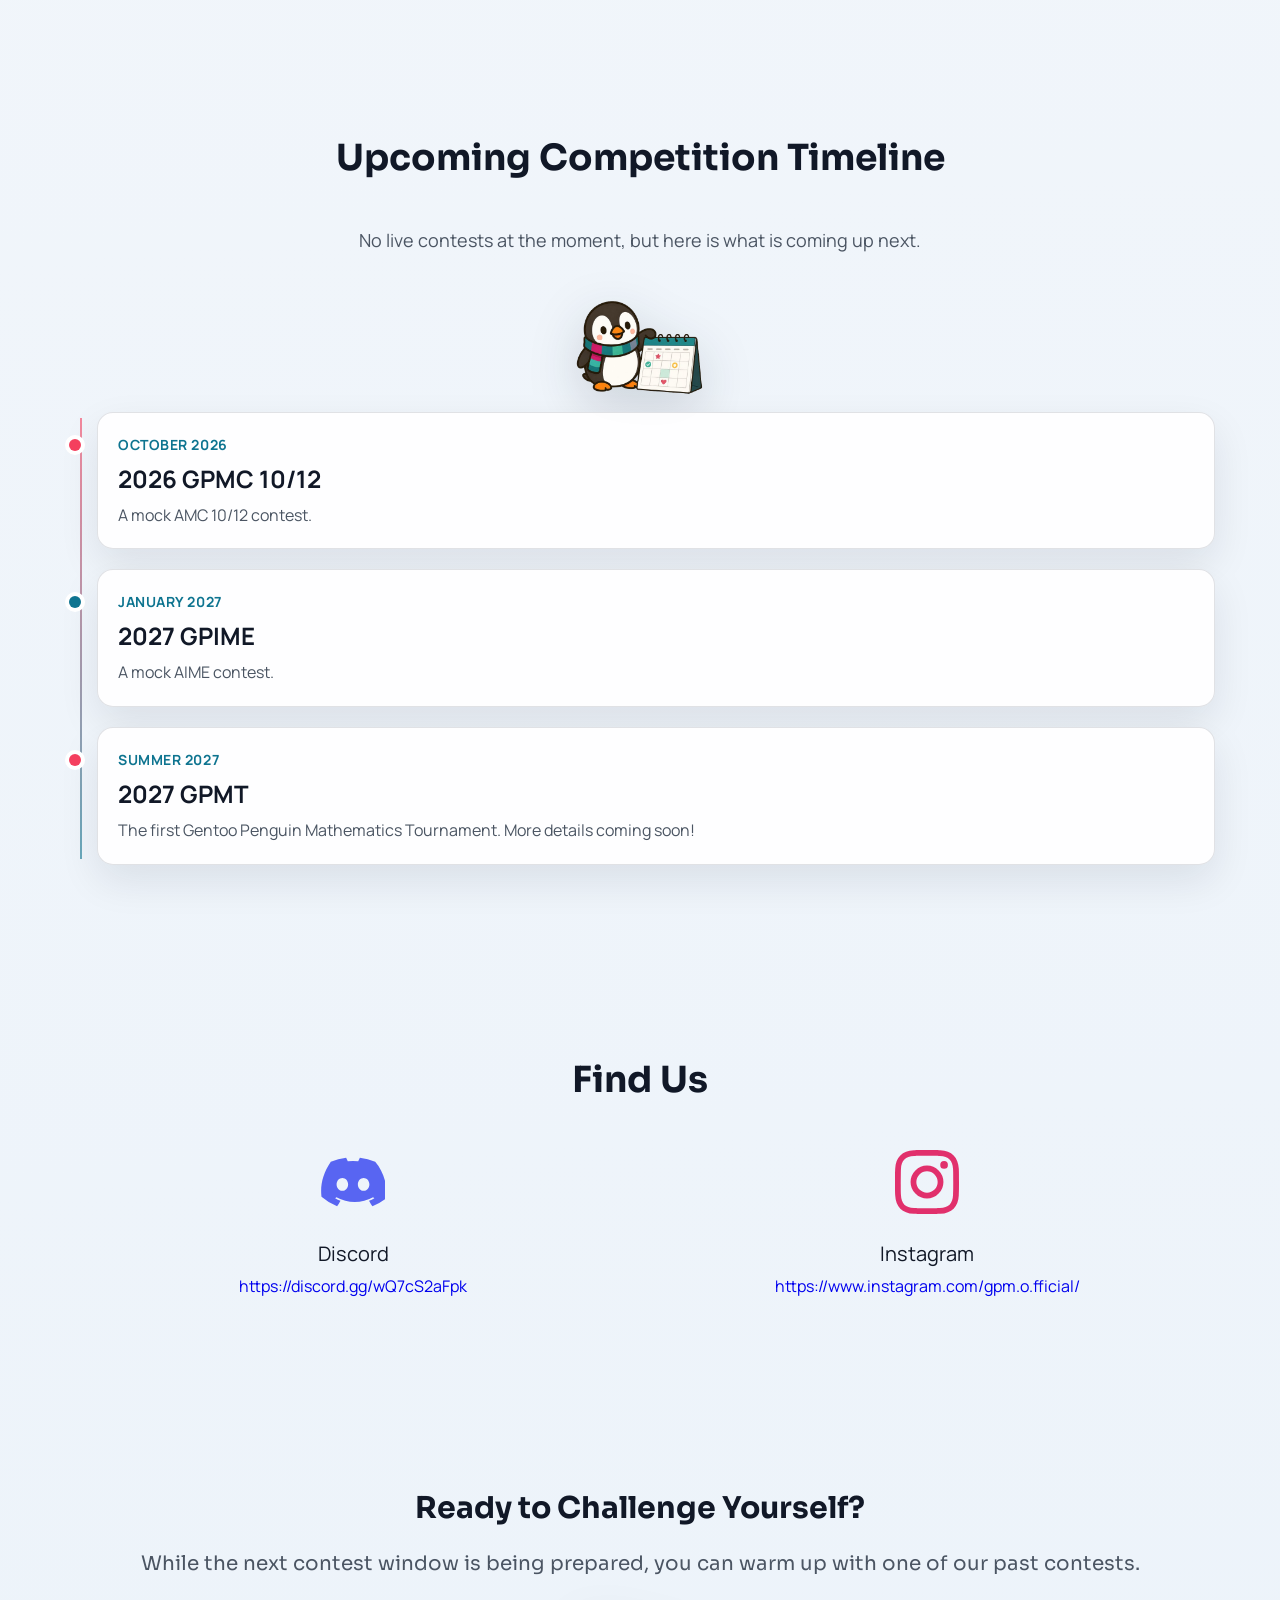
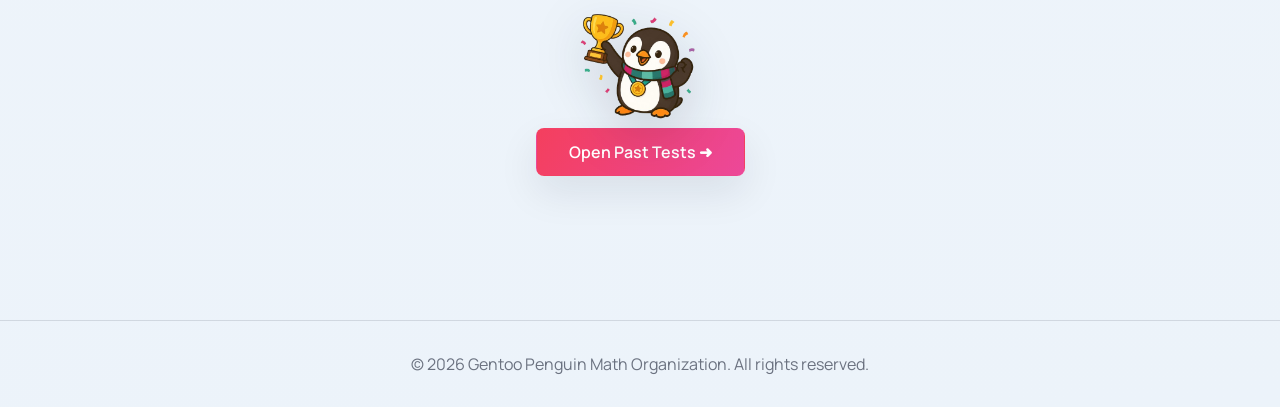
==== commit 0427e4f1: "add info" ====
--- a/index.html
+++ b/index.html
@@ -5,6 +5,8 @@
         <meta name="viewport" content="width=device-width, initial-scale=1.0">
         <meta http-equiv="X-UA-Compatible" content="ie=edge">
         <title>Gentoo Penguin Math Organization ● Home</title>
+        <script src="./assets/js/theme-init.js"></script>
+        <script src="./assets/js/index.js" defer></script>
         <link rel="stylesheet" href="./assets/css/style.css">
     </head>
     <body>
@@ -15,7 +17,7 @@
                     <li><a href="index.html" class="nav-link current-nav-link">Home</a></li>
                     <li><a href="about.html" class="nav-link">About</a></li>
                     <li><a href="past-tests.html" class="nav-link">Past Tests</a></li>
-                    <li><a href="contest.html" class="nav-link">Contest Portal</a></li>
+                    <li><a href="contest-portal.html" class="nav-link">Contest Portal</a></li>
                     <li><a href="team.html" class="nav-link">Team</a></li>
                     <li><a href="https://discord.gg/maKuNTpXgc" class="nav-link" target="_blank" rel="noreferrer noopener">Discord</a></li>
                 </ul>
@@ -116,6 +118,23 @@
                     </article>
                 </div>
             </section>
+            <div class="statistics">
+                <div>
+                    <h1 class="design-text">Find Us</h1>
+                </div>
+                <div class="statistics-details">
+                    <div class="stat">
+                        <h1 class="pink-text"><svg xmlns="http://w3.org" viewBox="0 0 127.14 96.36" width="64" height="64" fill="#5865F2"><path d="M107.7,8.07A105.15,105.15,0,0,0,77.26,0a77.19,77.19,0,0,0-3.3,6.83A96.67,96.67,0,0,0,53.18,6.83,77.19,77.19,0,0,0,49.88,0,105.15,105.15,0,0,0,19.44,8.07C3.66,31.58-1.86,54.65,1,77.53A105.73,105.73,0,0,0,32,96.36a74.37,74.37,0,0,0,6.7-10.93,68.58,68.58,0,0,1-10.58-5.06c.89-.65,1.76-1.34,2.58-2a75.46,75.46,0,0,0,72.72,0c.83.69,1.7,1.38,2.59,2a68.61,68.61,0,0,1-10.59,5.07,75.1,75.1,0,0,0,6.71,10.93,105.52,105.52,0,0,0,31.09-18.83C129.83,50.14,124,27.35,107.7,8.07ZM42.45,65.69C36.18,65.69,31,60,31,53S36.18,40.36,42.45,40.36,53.87,46,53.87,53,48.72,65.69,42.45,65.69Zm42.24,0C78.41,65.69,73.24,60,73.24,53S78.41,40.36,84.69,40.36,96.11,46,96.11,53,91,65.69,84.69,65.69Z"/></svg></h1>
+                        <h3 class="black-text">Discord</h3>
+                        <h4 class="gray-text"><a href="https://discord.gg/wQ7cS2aFpk">https://discord.gg/wQ7cS2aFpk</a></h4>
+                    </div>
+                    <div class="stat">
+                        <h1 class="blue-text"><svg xmlns="http://w3.org" viewBox="0 0 24 24" width="64" height="64" fill="#E1306C"><path d="M12 2.163c3.204 0 3.584.012 4.85.07 3.252.148 4.771 1.691 4.919 4.919.058 1.265.069 1.645.069 4.849 0 3.205-.012 3.584-.069 4.849-.149 3.225-1.664 4.771-4.919 4.919-1.266.058-1.644.07-4.85.07-3.204 0-3.584-.012-4.849-.07-3.26-.149-4.771-1.699-4.919-4.92-.058-1.265-.07-1.644-.07-4.849 0 3.204.013-3.583.07-4.849.149-3.227 1.664-4.771 4.919-4.919 1.266-.057 1.645-.069 4.849-.069zM12 0C8.741 0 8.333.014 7.053.072 2.695.272.273 2.69.073 7.051.014 8.333 0 8.741 0 12c0 3.259.014 3.668.072 4.948.2 4.358 2.618 6.78 6.98 6.98 1.281.058 1.689.072 4.948.072 3.259 0 3.668-.014 4.948-.072 4.354-.2 6.782-2.618 6.979-6.98.059-1.28.073-1.689.073-4.948 0-3.259-.014-3.667-.072-4.947-.196-4.354-2.617-6.78-6.979-6.98C15.668.014 15.259 0 12 0zm0 5.838a6.162 6.162 0 1 0 0 12.324 6.162 6.162 0 0 0 0-12.324zM12 16a4 4 0 1 1 0-8 4 4 0 0 1 0 8zm6.406-11.845a1.44 1.44 0 1 0 0 2.881 1.44 1.44 0 0 0 0-2.881z"/></svg></h1>
+                        <h3 class="black-text">Instagram</h3>
+                        <h4 class="gray-text"><a href="https://www.instagram.com/gpm.o.fficial/">https://www.instagram.com/gpm.o.fficial/</a></h4>
+                    </div>
+                </div>
+            </div>
             <div class="background-gray ready-to-challenge">
                 <h1>Ready to Challenge Yourself?</h1>
                 <h2>While the next contest window is being prepared, you can warm up with one of our past contests.</h2>
@@ -130,6 +149,5 @@
             </div>
             <footer class="copyright">© 2026 Gentoo Penguin Math Organization. All rights reserved.</footer>
         </main>
-        <script src="./assets/js/index.js"></script>
     </body>
 </html>
--- a/assets/css/style.css
+++ b/assets/css/style.css
@@ -953,8 +953,8 @@
 .hamburger::after { top: 7px; }
 
 .nav.open .hamburger { background: transparent; }
-.nav.open .hamburger::before { transform: rotate(45deg) translate(3px, 3px); top: 0; }
-.nav.open .hamburger::after { transform: rotate(-45deg) translate(3px, -3px); top: 0; }
+.nav.open .hamburger::before { transform: rotate(45deg); top: 0; }
+.nav.open .hamburger::after { transform: rotate(-45deg); top: 0; }
 
 @media screen and (max-width: 700px) {
     .nav { padding: 0 var(--space-4); height: 56px; }
@@ -1100,9 +1100,78 @@
 
 .contest-submission-grid {
     display: grid;
-    grid-template-columns: minmax(300px, 1.05fr) minmax(280px, 0.95fr);
+    grid-template-columns: minmax(0, 1fr) minmax(0, 1fr);
     gap: var(--space-8);
     align-items: start;
+}
+
+.contest-submission-grid.is-started {
+    grid-template-areas: "preview form";
+    gap: var(--space-6);
+}
+
+.contest-submission-grid.is-started .contest-form-panel {
+    grid-area: form;
+}
+
+.contest-submission-grid.is-started .contest-preview-panel {
+    grid-area: preview;
+    min-width: 0;
+}
+
+.contest-submission-grid.is-started .contest-setup-controls {
+    display: none;
+}
+
+.contest-submission-grid.is-started .contest-entry-gate {
+    max-width: 440px;
+}
+
+.contest-submission-grid.is-started .contest-entry-gate .form-label {
+    margin-top: var(--space-4);
+}
+
+.contest-submission-grid.is-started .contest-entry-gate .form-label:first-child {
+    margin-top: 0;
+}
+
+.contest-submission-grid.is-started .contest-form-card,
+.contest-submission-grid.is-started .preview-card {
+    padding: 0;
+    border: 0;
+    border-radius: 0;
+    background: transparent;
+    box-shadow: none;
+    backdrop-filter: none;
+}
+
+.contest-submission-grid.is-started #previewTitle,
+.contest-submission-grid.is-started #contestPreviewDetails {
+    display: none;
+}
+
+.contest-submission-grid.is-started .pdf-preview {
+    position: relative;
+    min-height: 0;
+    border: 0;
+    border-radius: 0;
+    background: transparent;
+}
+
+.pdf-control-cover {
+    position: absolute;
+    top: 0;
+    right: 0;
+    z-index: 2;
+    width: 70px;
+    height: 60px;
+    background: #1D1E1F;
+}
+
+.contest-submission-grid.is-started .pdf-preview iframe {
+    display: block;
+    height: calc(100vh - 220px);
+    min-height: 560px;
 }
 
 .contest-form-card,
@@ -1223,6 +1292,10 @@
     border: 1px solid var(--neutral-200);
 }
 
+.question-field .answer-input {
+    margin-bottom: 0;
+}
+
 .submit-controls {
     margin-top: var(--space-5);
 }
@@ -1240,7 +1313,7 @@
 
 .timer-row {
     display: flex;
-    justify-content: space-between;
+    justify-content: center;
     align-items: center;
     gap: var(--space-3);
     margin-bottom: var(--space-4);
@@ -1249,6 +1322,13 @@
     background-color: var(--neutral-50);
     font-size: 15px;
     color: var(--neutral-800);
+}
+
+.contest-submission-grid.is-started .timer-row {
+    margin-bottom: var(--space-3);
+    padding: 0;
+    background: transparent;
+    text-align: center;
 }
 
 .timer-row strong {
@@ -1306,8 +1386,19 @@
         grid-template-columns: 1fr;
     }
 
+    .contest-submission-grid.is-started {
+        grid-template-areas:
+            "preview"
+            "form";
+    }
+
     .pdf-preview iframe {
         min-height: 280px;
+    }
+
+    .contest-submission-grid.is-started .pdf-preview iframe {
+        height: 60vh;
+        min-height: 420px;
     }
 }
 
@@ -1358,7 +1449,7 @@
     --page-bg-alt: rgb(18, 29, 48);
     --surface-1: rgba(18, 29, 49, 0.82);
     --surface-2: rgb(31, 48, 76);
-    --surface-glass: rgba(8, 15, 27, 0.78);
+    --surface-glass: rgba(8, 15, 27, 0.86);
     --text-strong: rgb(237, 243, 255);
     --text-soft: rgb(198, 210, 233);
     --text-muted: rgb(157, 173, 201);
@@ -1992,9 +2083,10 @@
     }
 
     .nav-bar {
-        top: 64px;
+        top: 100%;
         order: 5;
         gap: var(--space-1);
+        padding: var(--space-3) var(--space-4);
         background: var(--surface-glass);
         border-bottom: 1px solid var(--line);
         backdrop-filter: blur(12px);
@@ -2002,6 +2094,12 @@
 
     .nav-link {
         border-radius: var(--radius-md);
+        width: auto;
+        padding: var(--space-1) var(--space-3);
+    }
+
+    .nav-bar.open {
+        gap: var(--space-2);
     }
 
     .header-style-home {
@@ -2053,11 +2151,13 @@
     .modal-actions {
         flex-direction: column;
         align-items: stretch;
+        gap: var(--space-3);
     }
 
     .button,
     .test-button {
         width: 100%;
+        box-sizing: border-box;
     }
 }
 
@@ -2069,3 +2169,29 @@
         transition: none !important;
     }
 }
+
+.contest-submission.is-started {
+    width: 100%;
+    max-width: none;
+    margin: 0;
+    padding: var(--space-4) 0 0;
+}
+
+.contest-submission.is-started .contest-submission-grid {
+    grid-template-columns: minmax(0, 1fr) minmax(0, 1fr);
+    gap: 0;
+    column-gap: var(--space-4);
+}
+
+.contest-submission.is-started .contest-form-panel {
+    padding-right: var(--space-4);
+}
+
+@media screen and (max-width: 980px) {
+    .contest-submission.is-started .contest-submission-grid {
+        grid-template-columns: minmax(0, 1fr);
+        grid-template-areas:
+            "preview"
+            "form";
+    }
+}
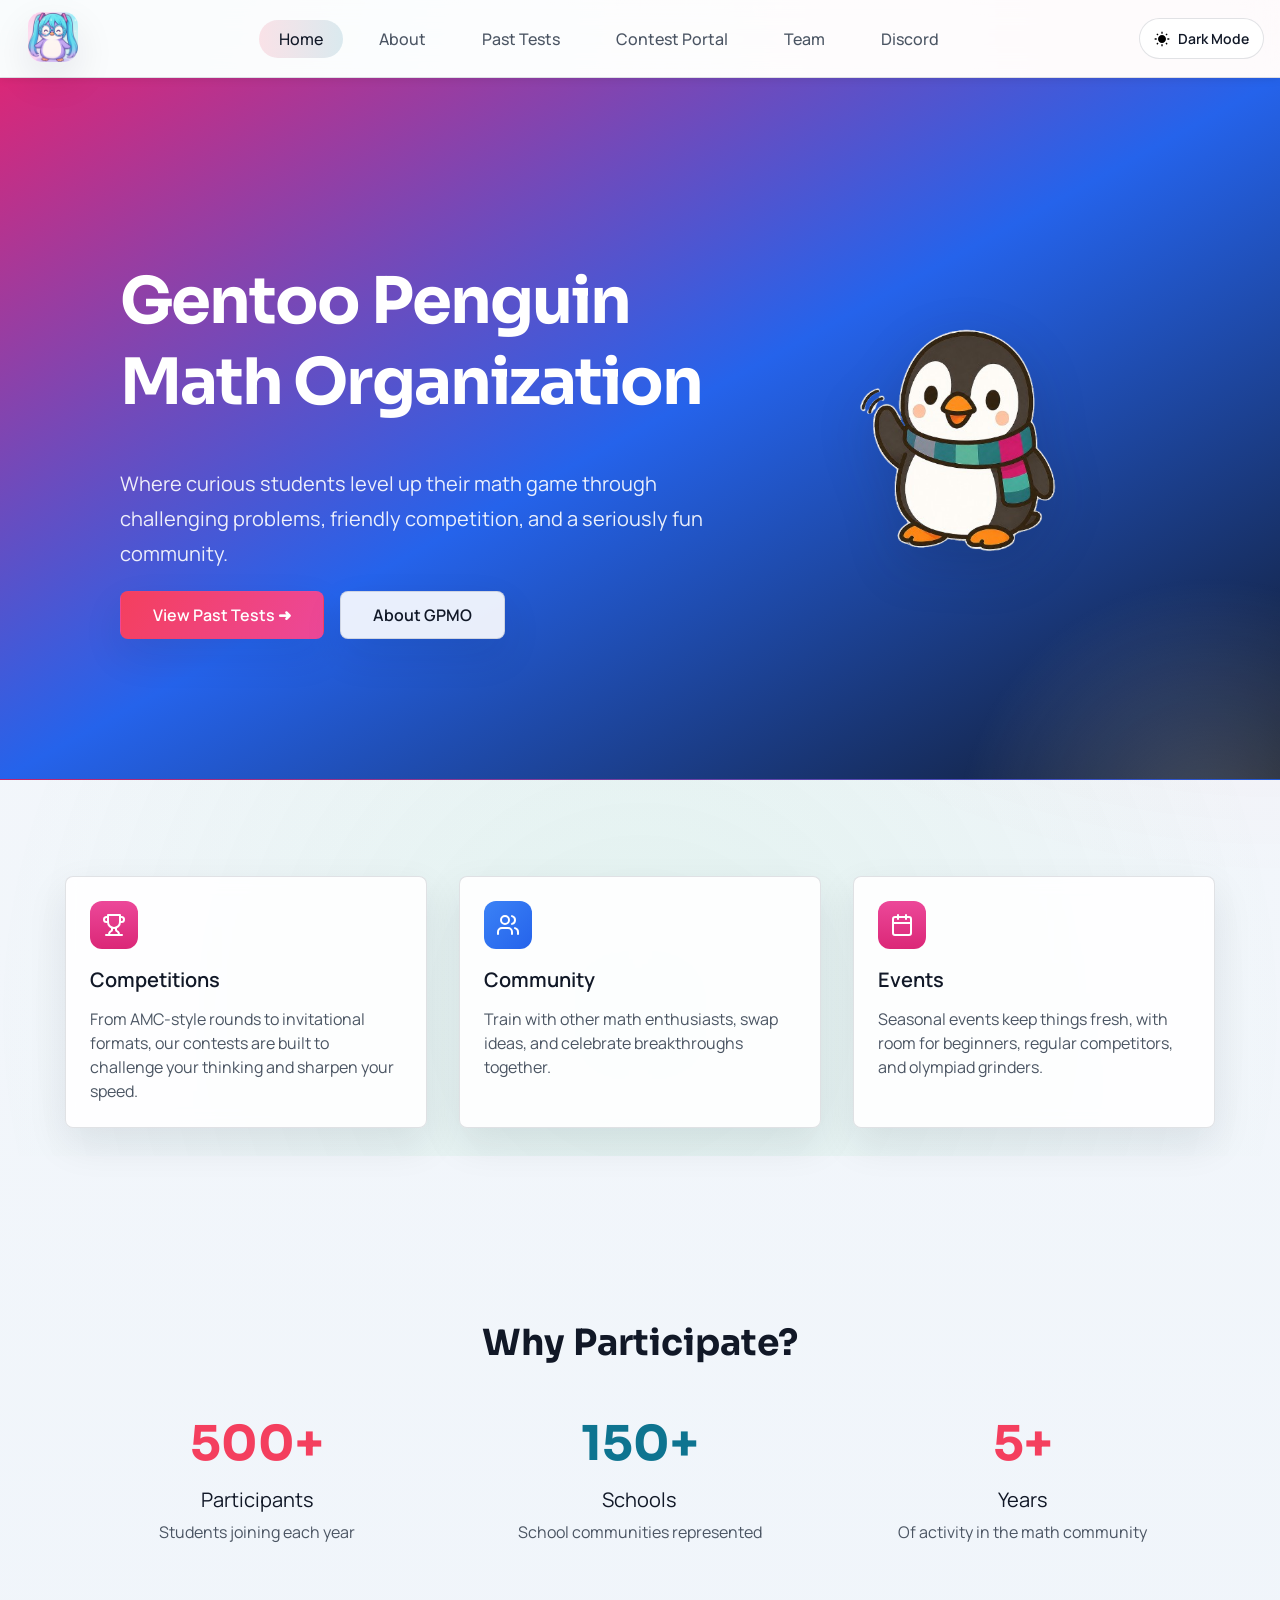
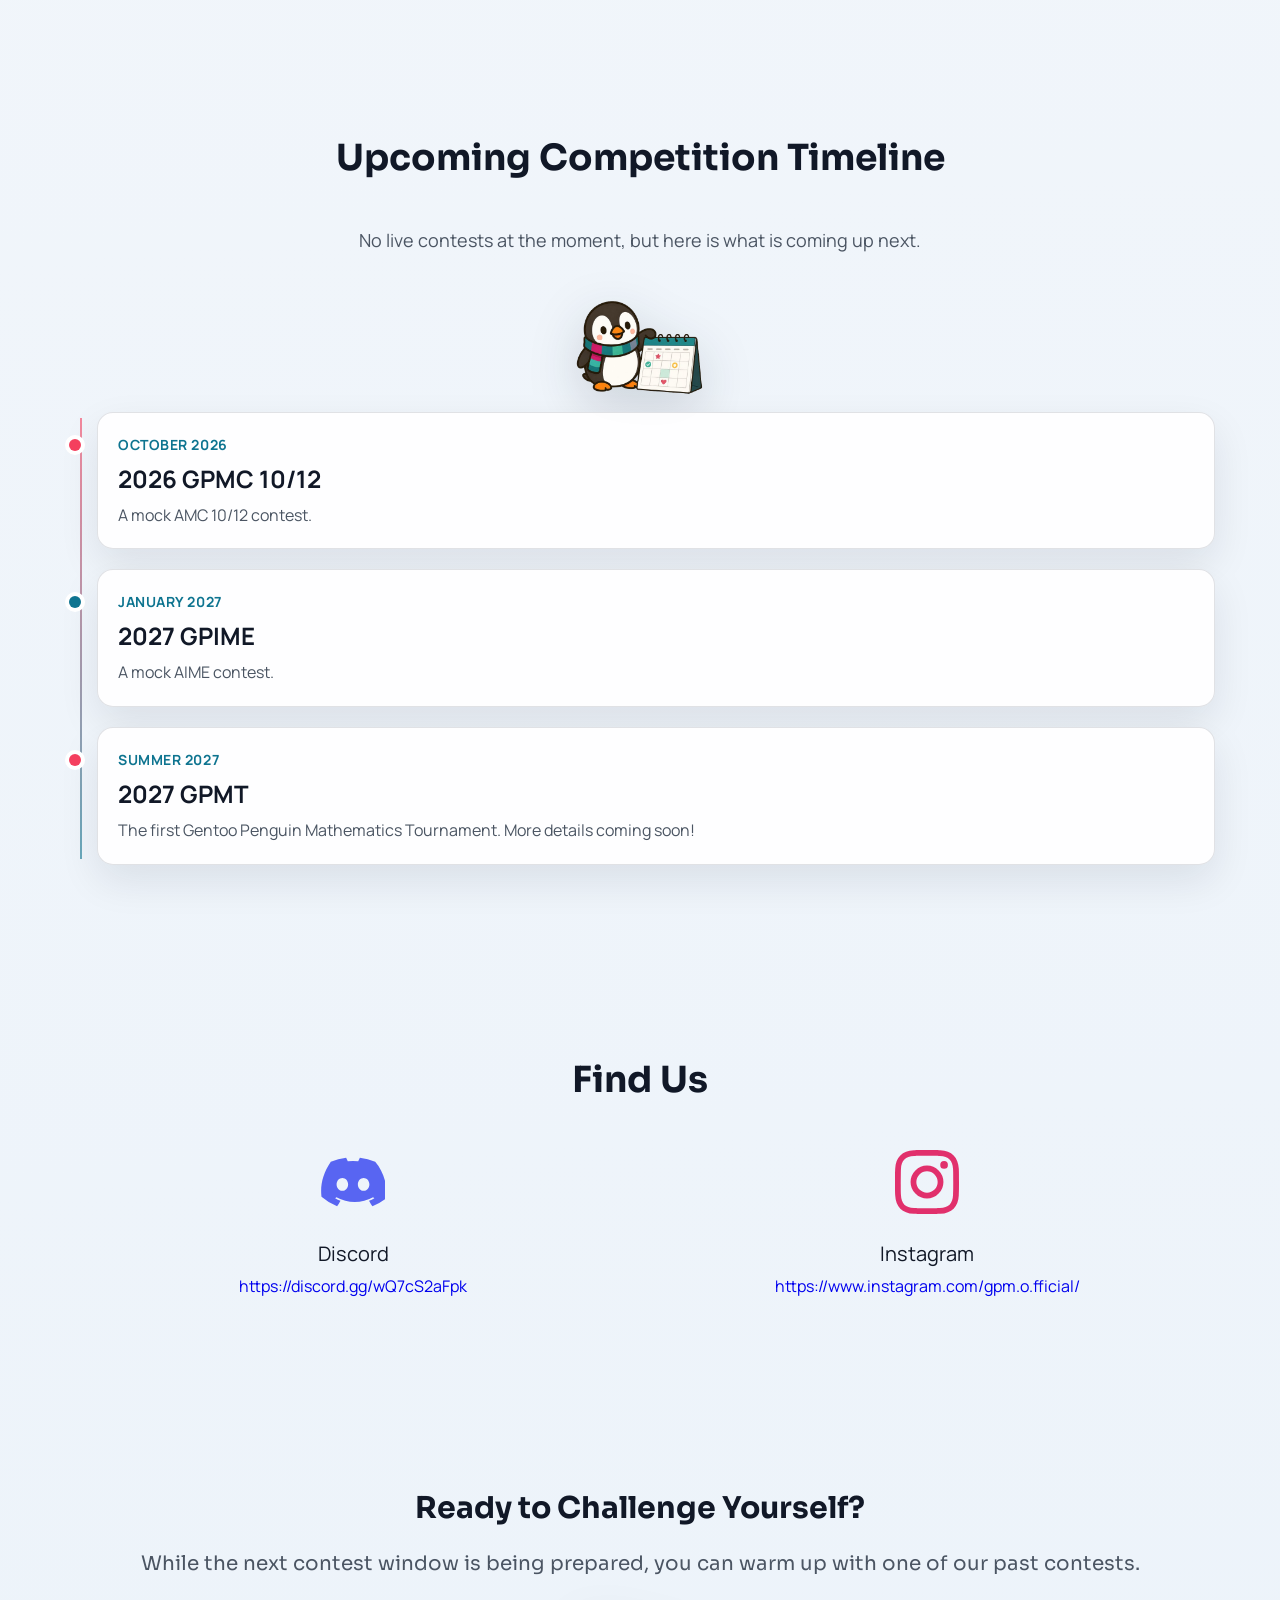
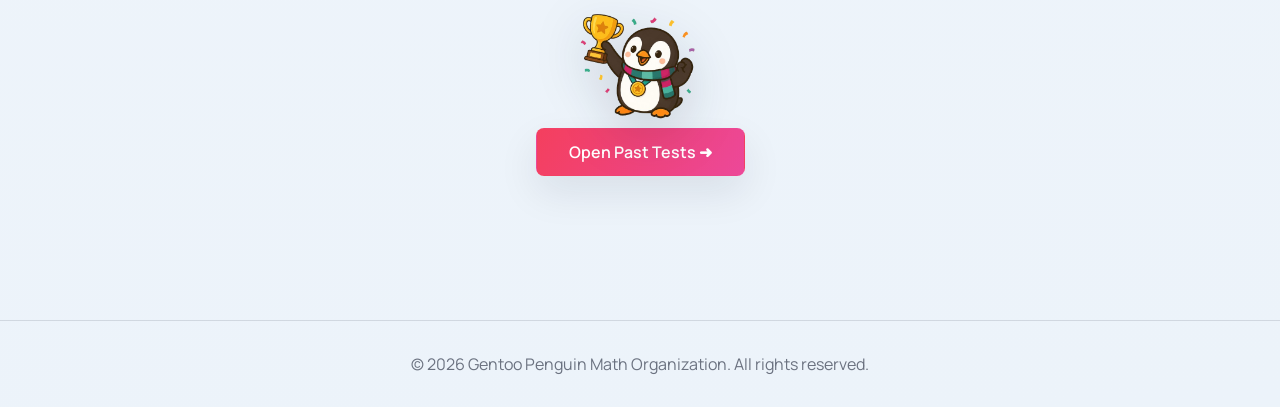
==== commit 58a09c72: "Update index.html" ====
--- a/index.html
+++ b/index.html
@@ -78,7 +78,7 @@
                 </div>
                 <div class="statistics-details">
                     <div class="stat">
-                        <h1 class="pink-text">300+</h1>
+                        <h1 class="pink-text">500+</h1>
                         <h3 class="black-text">Participants</h3>
                         <h4 class="gray-text">Students joining each year</h4>
                     </div>
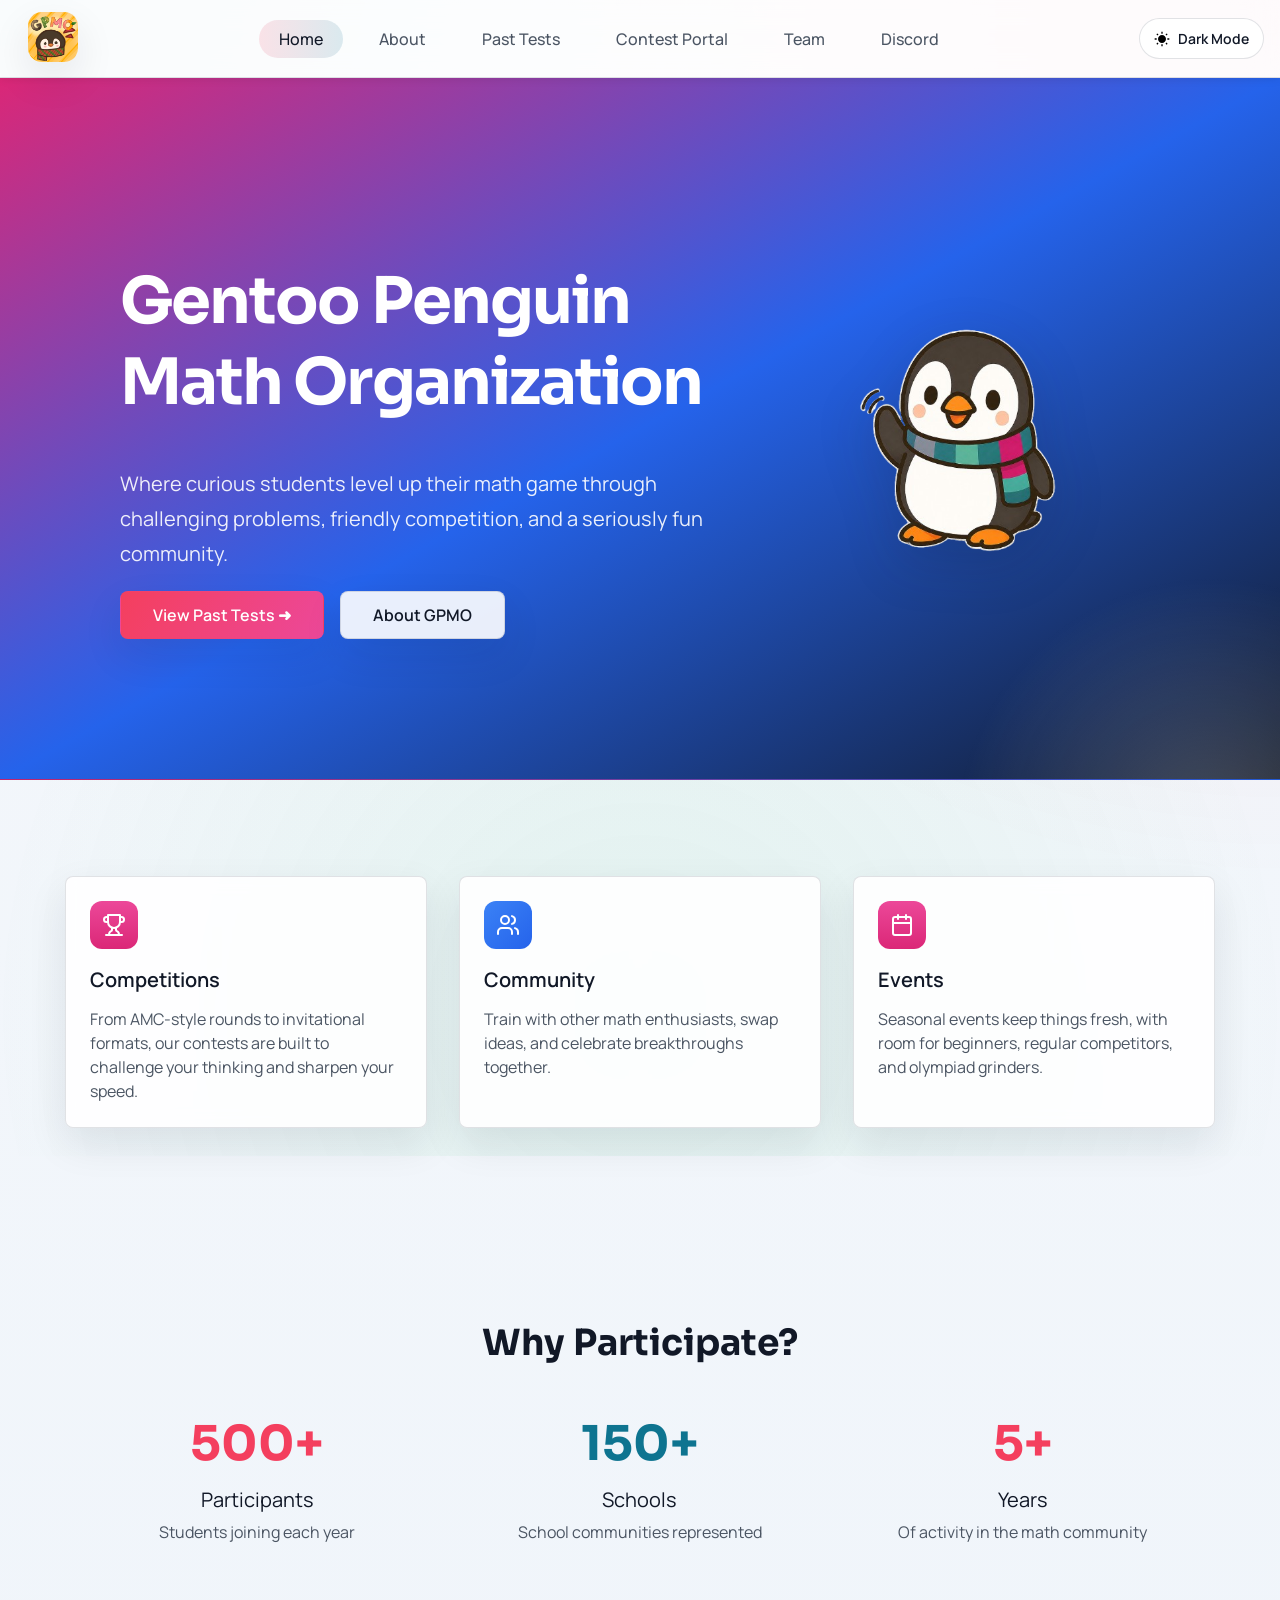
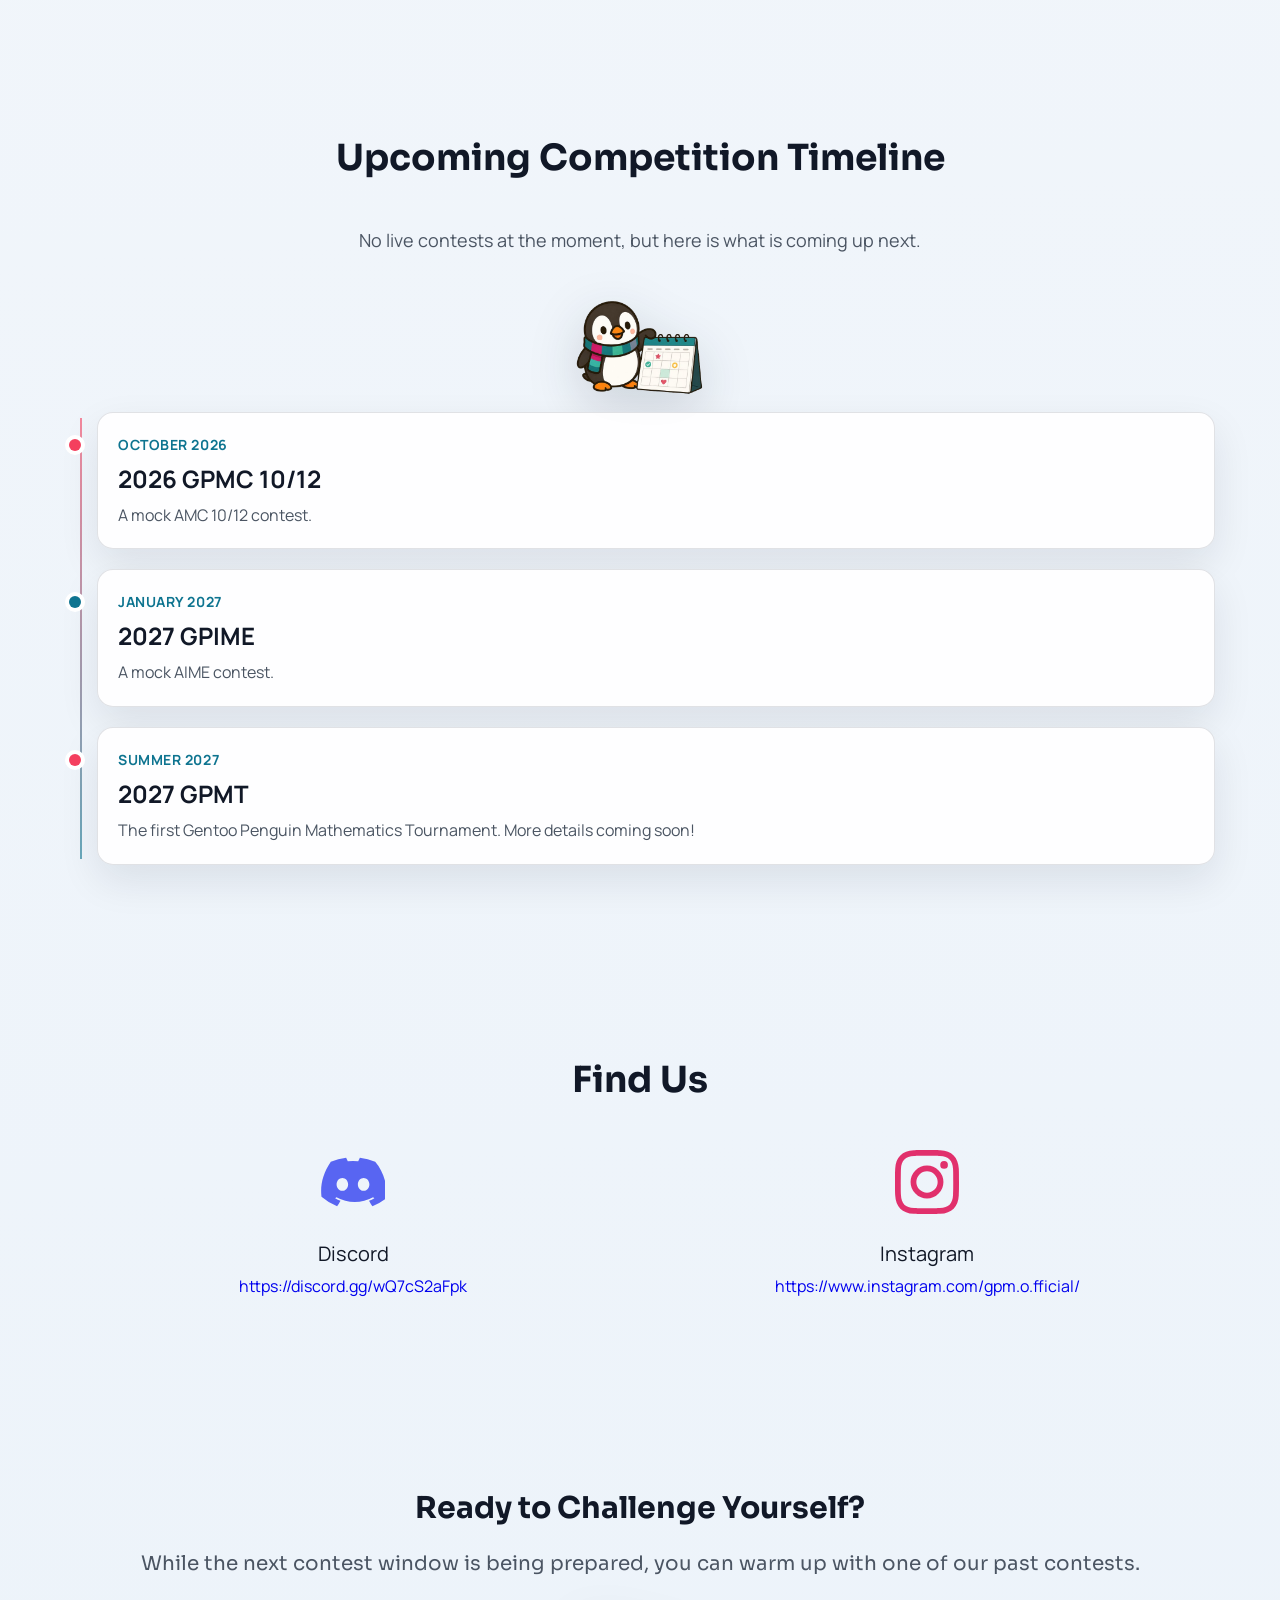
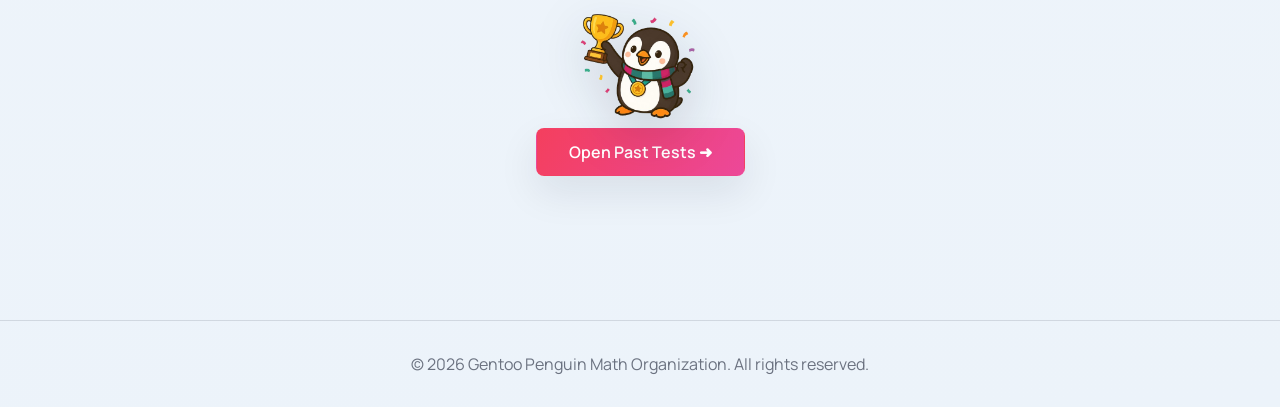
==== commit 04f4510e: "update logo image" ====
--- a/index.html
+++ b/index.html
@@ -12,7 +12,7 @@
     <body>
         <main>
             <nav class="nav">
-                <p class="fancy-text"><a href="index.html"><img src="./assets/images/penguins/logo.png" alt="GPMO Logo" class="logo"></a></p>
+                <p class="fancy-text"><a href="index.html"><img src="./assets/images/penguins/logo-new.png" alt="GPMO Logo" class="logo"></a></p>
                 <ul class="nav-bar">
                     <li><a href="index.html" class="nav-link current-nav-link">Home</a></li>
                     <li><a href="about.html" class="nav-link">About</a></li>
--- a/assets/css/style.css
+++ b/assets/css/style.css
@@ -696,6 +696,12 @@
     justify-content: center;
 }
 
+.test-links + .year-competition {
+    margin-top: var(--space-12);
+    padding-top: var(--space-10);
+    border-top: 1px solid var(--line);
+}
+
 @media screen and (max-width: 1100px) {
     .test-links {
         grid-template-columns: repeat(2, minmax(0, 1fr));
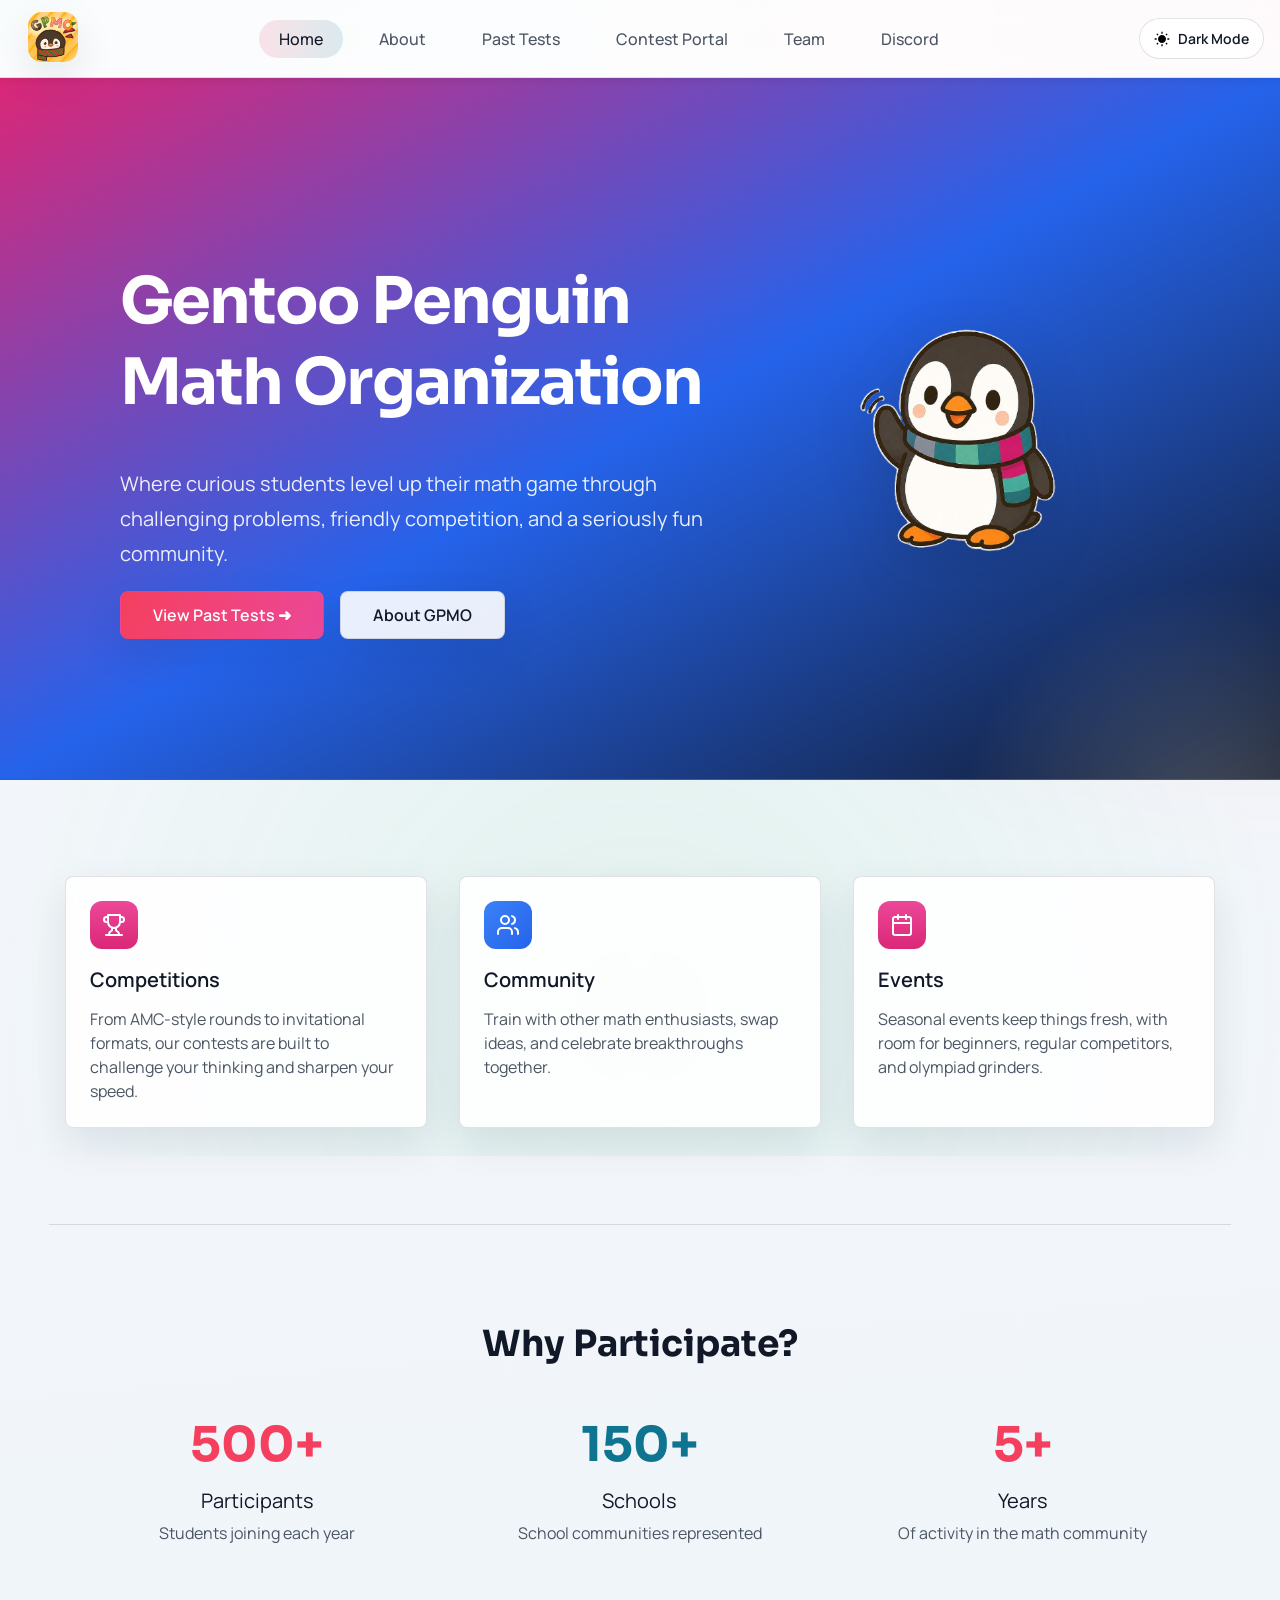
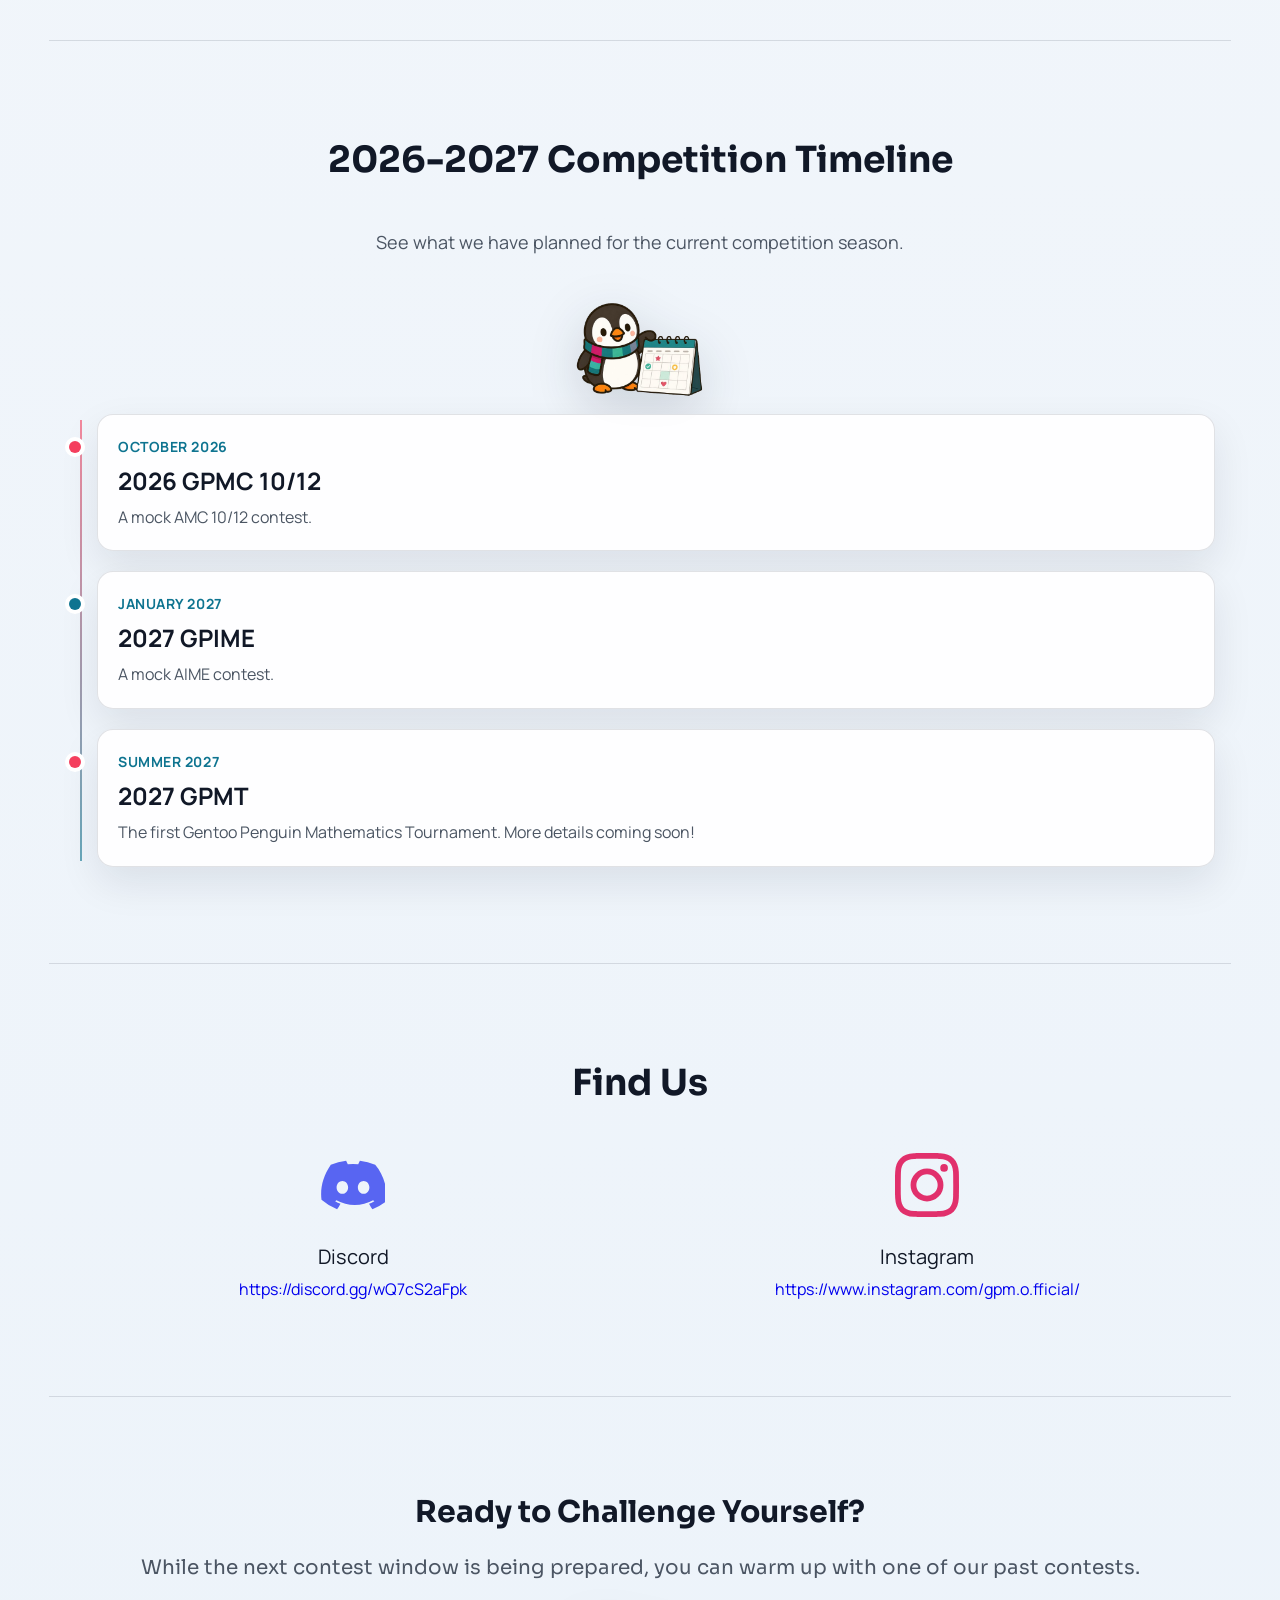
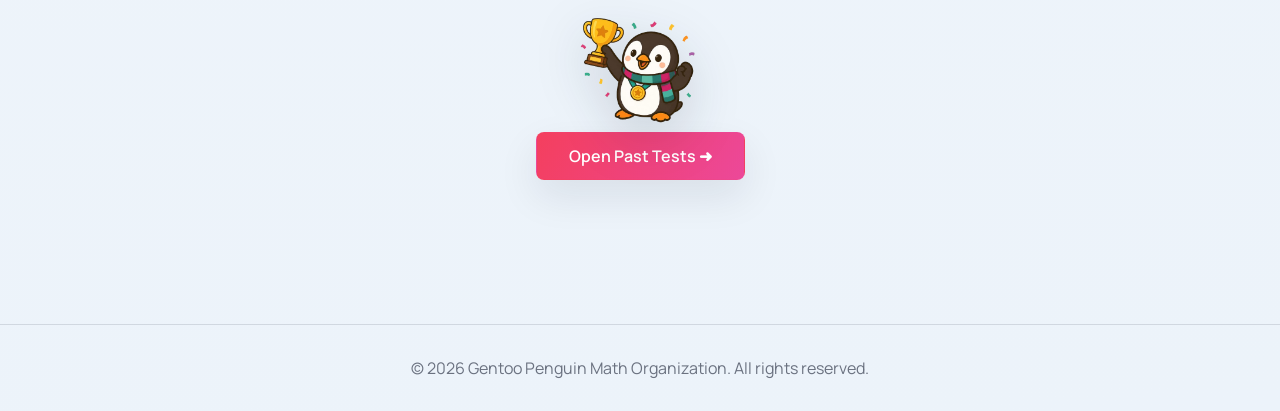
==== commit be97ddee: "add dividers in contest portal, wording change for the timeline" ====
--- a/index.html
+++ b/index.html
@@ -95,8 +95,8 @@
                 </div>
             </div>
             <section class="timeline-section">
-                <h1 class="design-text">Upcoming Competition Timeline</h1>
-                <p class="timeline-subtitle">No live contests at the moment, but here is what is coming up next.</p>
+                <h1 class="design-text">2026-2027 Competition Timeline</h1>
+                <p class="timeline-subtitle">See what we have planned for the current competition season.</p>
                 <div class="mascot-showcase mascot-showcase-timeline">
                     <img src="./assets/images/penguins/noot-calendar.png" alt="GPMO mascot highlighting upcoming event dates" class="mascot-image mascot-image-medium">
                 </div>
--- a/assets/css/style.css
+++ b/assets/css/style.css
@@ -1745,6 +1745,16 @@
     padding-bottom: clamp(56px, 8vw, 96px);
 }
 
+.header-style-home ~ .statistics,
+.header-style-home ~ .timeline-section,
+.header-style-home ~ .ready-to-challenge {
+    border-top: 1px solid var(--line);
+}
+
+.header-style-contest-portal ~ .contest-box-container + .contest-box-container {
+    border-top: 1px solid var(--line);
+}
+
 .timeline-section {
     text-align: center;
 }
